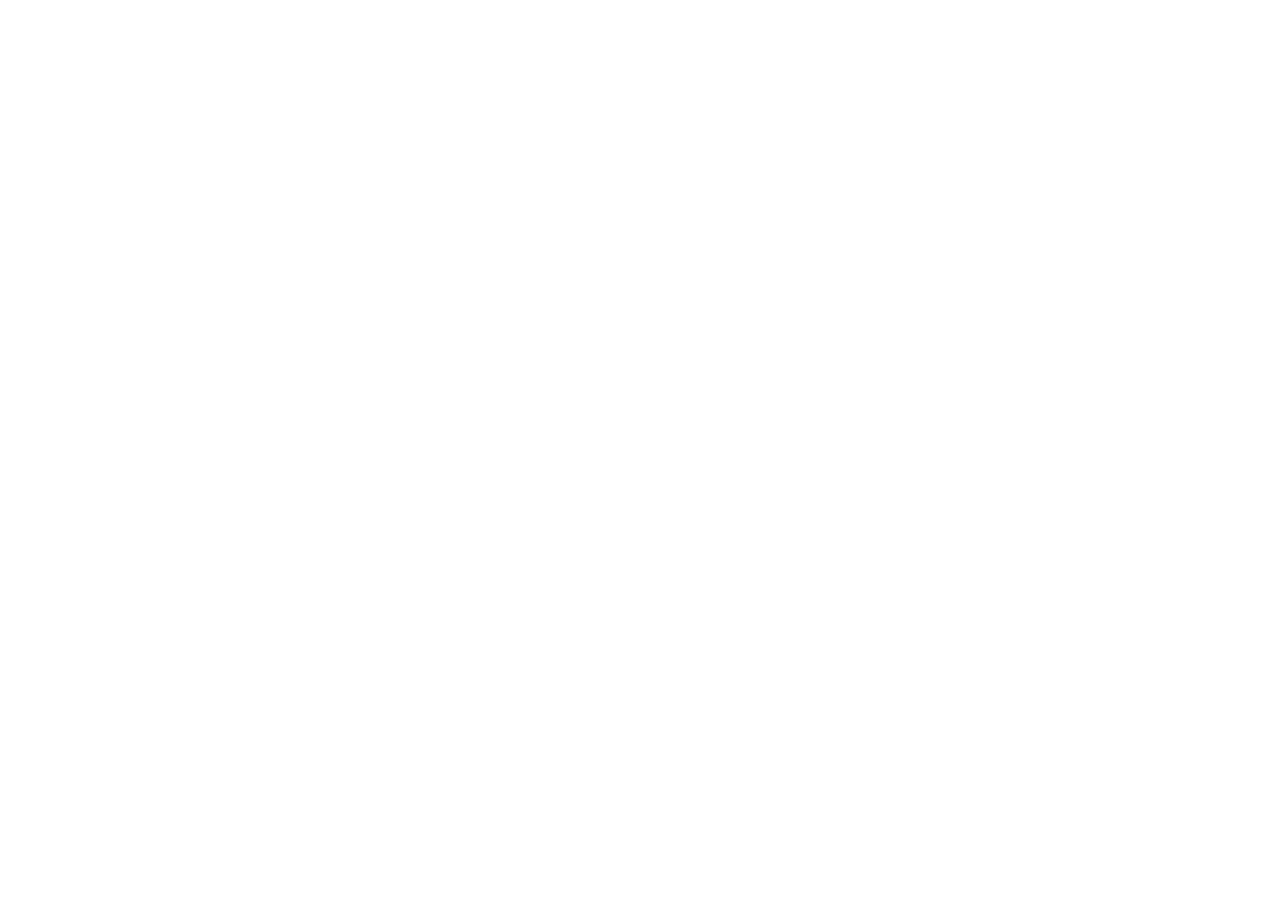
==== index.html @ 394bce56 "added html and scss files" ====
<!DOCTYPE html>
<html lang="en">

<head>
    <meta charset="UTF-8" />
    <meta http-equiv="X-UA-Compatible" content="IE=edge" />
    <meta name="viewport" content="width=device-width, initial-scale=1.0" />
    <link rel="stylesheet" href="./css/index.min.css" />
    <title>Document</title>
</head>

<body>
    <div class="root">
        <header></header>
        <main></main>
        <footer></footer>
    </div>
</body>

</html>
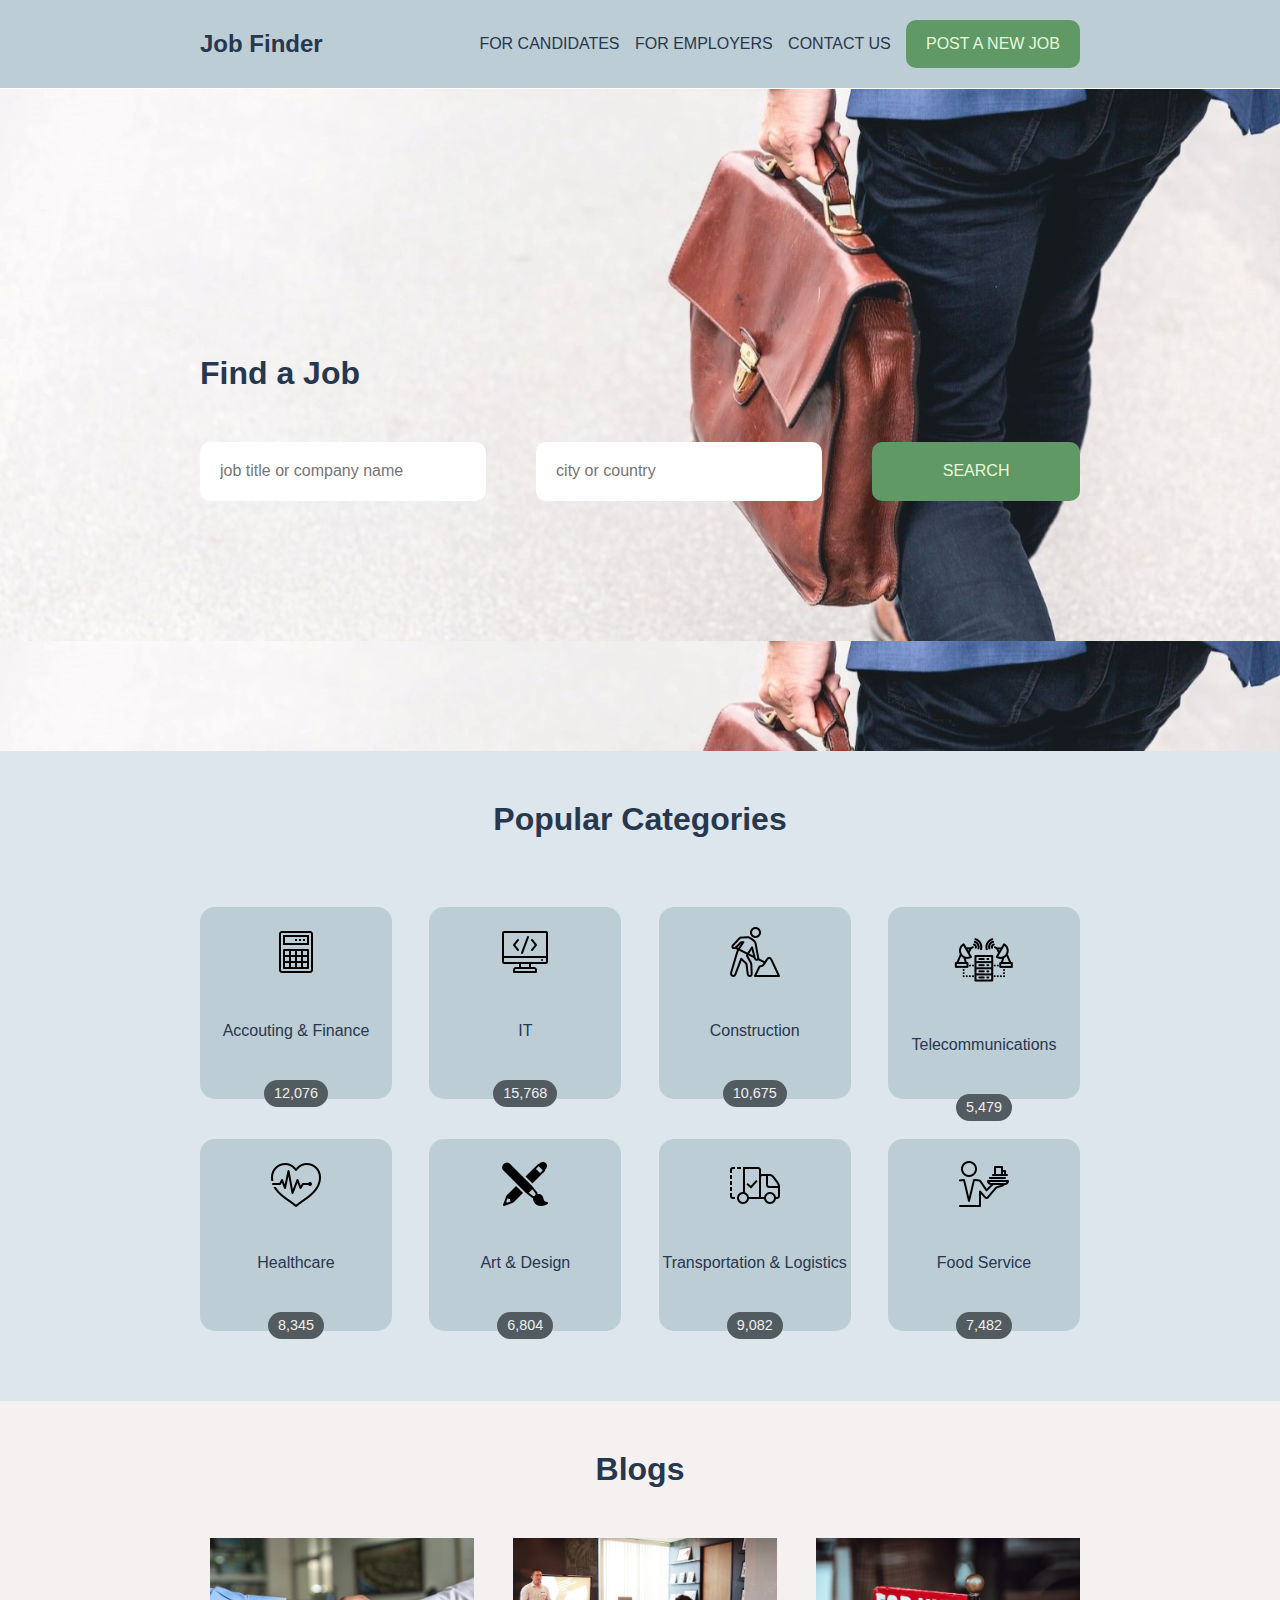
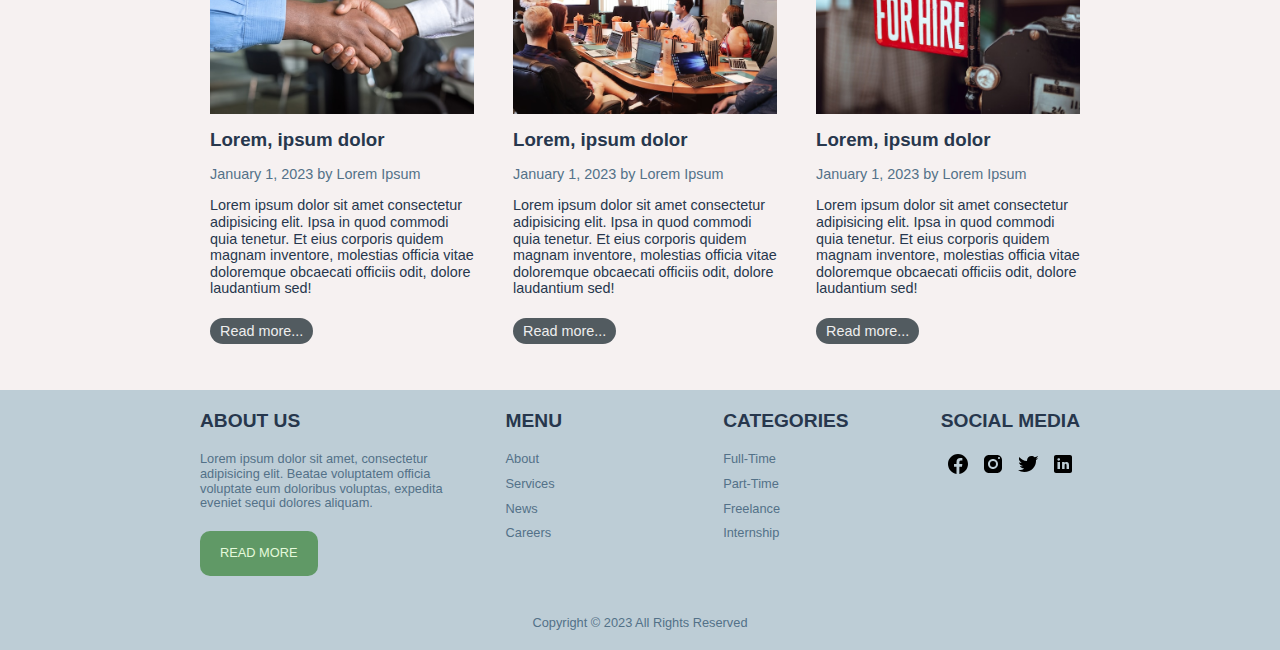
==== commit 5d837cc8: "created main page for desktop" ====
--- a/index.html
+++ b/index.html
@@ -11,9 +11,173 @@
 
 <body>
     <div class="root">
-        <header></header>
-        <main></main>
-        <footer></footer>
+        <header class="header">
+            <ul class="header-nav">
+                <li>
+                    <h2>Job Finder</h2>
+                </li>
+                <li><a class="header-nav-link" href="#">FOR CANDIDATES</a></li>
+                <li><a class="header-nav-link" href="#">FOR EMPLOYERS</a></li>
+                <li><a class="header-nav-link" href="#">CONTACT US</a></li>
+                <li><a href="#"><button class="nav-button">POST A NEW JOB</button></a></li>
+            </ul>
+        </header>
+        <main class="main">
+            <section class="main-search">
+                <ul class="main-search-list">
+                    <li>
+                        <h1>Find a Job</h1>
+                    </li>
+                    <li>
+                        <form class="main-search-form" action="#">
+                            <input class="search-form" type="text" placeholder="job title or company name"
+                                name="search_job">
+                            <input class="search-form" type="text" placeholder="city or country" name="search_location">
+                            <button class="nav-button">SEARCH</button>
+                        </form>
+                    </li>
+                </ul>
+            </section>
+            <section class="main-categories">
+                <h1 class="main-title">Popular Categories</h1>
+                <ul class="main-categories">
+                    <li>
+                        <ul class="main-category">
+                            <li><img src="assets/images/finance.png" alt="finance"></li>
+                            <li>Accouting & Finance</li>
+                            <li>12,076</li>
+                        </ul>
+                    </li>
+                    <li>
+                        <ul class="main-category">
+                            <li><img src="assets/images/it.png" alt="it"></li>
+                            <li>IT</li>
+                            <li>15,768</li>
+                        </ul>
+                    </li>
+                    <li>
+                        <ul class="main-category">
+                            <li><img src="assets/images/construction.png" alt="construction"></li>
+                            <li>Construction</li>
+                            <li>10,675</li>
+                        </ul>
+                    </li>
+                    <li>
+                        <ul class="main-category">
+                            <li><img src="assets/images/telecommunications.png" alt="telecommunications"></li>
+                            <li>Telecommunications</li>
+                            <li>5,479</li>
+                        </ul>
+                    </li>
+                    <li>
+                        <ul class="main-category">
+                            <li><img src="assets/images/health.png" alt="health"></li>
+                            <li>Healthcare</li>
+                            <li>8,345</li>
+                        </ul>
+                    </li>
+                    <li>
+                        <ul class="main-category">
+                            <li><img src="assets/images/art.png" alt="art"></li>
+                            <li>Art & Design</li>
+                            <li>6,804</li>
+                        </ul>
+                    </li>
+                    <li>
+                        <ul class="main-category">
+                            <li><img src="assets/images/logistics.png" alt="logistics"></li>
+                            <li>Transportation & Logistics</li>
+                            <li>9,082</li>
+                        </ul>
+                    </li>
+                    <li>
+                        <ul class="main-category">
+                            <li><img src="assets/images/food.png" alt="food"></li>
+                            <li>Food Service</li>
+                            <li>7,482</li>
+                        </ul>
+                    </li>
+                </ul>
+            </section>
+            <section class="main-blogs">
+                <h1 class="main-title">Blogs</h1>
+                <ul class="main-blogs">
+                    <li class="main-blog">
+                        <img src="assets/images/blog_1_img.jpg" alt="">
+                        <h3>Lorem, ipsum dolor</h3>
+                        <p class="main-blog-subtitle">January 1, 2023 by Lorem Ipsum</p>
+                        <p class="main-blog-text">Lorem ipsum dolor sit amet consectetur adipisicing elit. Ipsa in quod
+                            commodi quia tenetur. Et eius corporis quidem magnam inventore, molestias officia vitae
+                            doloremque obcaecati officiis odit, dolore laudantium sed!</p>
+                        <p class="main-blog-link"><a href="#">Read more...</a></p>
+                    </li>
+                    <li class="main-blog">
+                        <img src="assets/images/blog_2_img.jpg" alt="">
+                        <h3>Lorem, ipsum dolor</h3>
+                        <p class="main-blog-subtitle">January 1, 2023 by Lorem Ipsum</p>
+                        <p class="main-blog-text">Lorem ipsum dolor sit amet consectetur adipisicing elit. Ipsa in quod
+                            commodi quia tenetur. Et eius corporis quidem magnam inventore, molestias officia vitae
+                            doloremque obcaecati officiis odit, dolore laudantium sed!</p>
+                        <p class="main-blog-link"><a href="#">Read more...</a></p>
+                    </li>
+                    <li class="main-blog">
+                        <img src="assets/images/blog_3_img.jpg" alt="">
+                        <h3>Lorem, ipsum dolor</h3>
+                        <p class="main-blog-subtitle">January 1, 2023 by Lorem Ipsum</p>
+                        <p class="main-blog-text">Lorem ipsum dolor sit amet consectetur adipisicing elit. Ipsa in quod
+                            commodi quia tenetur. Et eius corporis quidem magnam inventore, molestias officia vitae
+                            doloremque obcaecati officiis odit, dolore laudantium sed!</p>
+                        <p class="main-blog-link"><a href="#">Read more...</a></p>
+                    </li>
+                </ul>
+            </section>
+        </main>
+        <footer class="footer">
+            <ul class="footer-nav">
+                <li class="footer-nav-about">
+                    <h2>ABOUT US</h2>
+                    <p>Lorem ipsum dolor sit amet, consectetur adipisicing elit. Beatae voluptatem officia voluptate eum
+                        doloribus voluptas, expedita eveniet sequi dolores aliquam.</p>
+                    <a href="#"><button class="nav-button">READ MORE</button></a>
+                </li>
+                <li class="footer-nav-menu">
+                    <h2>MENU</h2>
+                    <ul class="footer-nav-list">
+                        <li><a href="#">About</a></li>
+                        <li><a href="#">Services</a></li>
+                        <li><a href="#">News</a></li>
+                        <li><a href="#">Careers</a></li>
+                    </ul>
+                </li>
+                <li class="footer-nav-menu">
+                    <h2>CATEGORIES</h2>
+                    <ul class="footer-nav-list">
+                        <li><a href="#">Full-Time</a></li>
+                        <li><a href="#">Part-Time</a></li>
+                        <li><a href="#">Freelance</a></li>
+                        <li><a href="#">Internship</a></li>
+                    </ul>
+                </li>
+                <li class="footer-nav-media">
+                    <h2>SOCIAL MEDIA</h2>
+                    <ul class="footer-nav-media-icons">
+                        <li>
+                            <a href="#"><img src="assets/images/facebook.svg" alt=""></a>
+                        </li>
+                        <li>
+                            <a href="#"><img src="assets/images/instagram.svg" alt=""></a>
+                        </li>
+                        <li>
+                            <a href="#"><img src="assets/images/twitter.svg" alt=""></a>
+                        </li>
+                        <li>
+                            <a href="#"><img src="assets/images/linkedin.svg" alt=""></a>
+                        </li>
+                    </ul>
+                </li>
+            </ul>
+            <p class="copyright">Copyright &#169; 2023 All Rights Reserved</p>
+        </footer>
     </div>
 </body>
 
--- a/css/index.min.css
+++ b/css/index.min.css
@@ -0,0 +1 @@
+/*! normalize.css v8.0.1 | MIT License | github.com/necolas/normalize.css */html{line-height:1.15;-webkit-text-size-adjust:100%}body{margin:0}main{display:block}h1{font-size:2em;margin:.67em 0}hr{-webkit-box-sizing:content-box;box-sizing:content-box;height:0;overflow:visible}pre{font-family:monospace,monospace;font-size:1em}a{background-color:rgba(0,0,0,0)}abbr[title]{border-bottom:none;text-decoration:underline;-webkit-text-decoration:underline dotted;text-decoration:underline dotted}b,strong{font-weight:bolder}code,kbd,samp{font-family:monospace,monospace;font-size:1em}small{font-size:80%}sub,sup{font-size:75%;line-height:0;position:relative;vertical-align:baseline}sub{bottom:-0.25em}sup{top:-0.5em}img{border-style:none}button,input,optgroup,select,textarea{font-family:inherit;font-size:100%;line-height:1.15;margin:0}button,input{overflow:visible}button,select{text-transform:none}[type=button],[type=reset],[type=submit],button{-webkit-appearance:button}[type=button]::-moz-focus-inner,[type=reset]::-moz-focus-inner,[type=submit]::-moz-focus-inner,button::-moz-focus-inner{border-style:none;padding:0}[type=button]:-moz-focusring,[type=reset]:-moz-focusring,[type=submit]:-moz-focusring,button:-moz-focusring{outline:1px dotted ButtonText}fieldset{padding:.35em .75em .625em}legend{-webkit-box-sizing:border-box;box-sizing:border-box;color:inherit;display:table;max-width:100%;padding:0;white-space:normal}progress{vertical-align:baseline}textarea{overflow:auto}[type=checkbox],[type=radio]{-webkit-box-sizing:border-box;box-sizing:border-box;padding:0}[type=number]::-webkit-inner-spin-button,[type=number]::-webkit-outer-spin-button{height:auto}[type=search]{-webkit-appearance:textfield;outline-offset:-2px}[type=search]::-webkit-search-decoration{-webkit-appearance:none}::-webkit-file-upload-button{-webkit-appearance:button;font:inherit}details{display:block}summary{display:list-item}template{display:none}[hidden]{display:none}*{margin:0;padding:0}li{list-style:none}ul{padding:0}a{text-decoration:none;color:var(--text-color-dark)}input,button,textarea{border:none;outline:none}.nav-button{padding:15px 20px;border-radius:10px;background-color:var(--bg-button-color);color:var(--text-button-color)}.nav-button:hover{cursor:pointer;background-color:var(--bg-button-color-hover);-webkit-transition:.5s;transition:.5s}.main-title{margin:50px 200px;text-align:center}:root{--bg-color-dark: #BDCDD6;--bg-color-dark-acc: #525b60;--bg-color-light: #F6F1F1;--bg-color-light-alt: #DDE6ED;--text-color-light: #537188;--text-color-dark: #27374D;--text-color-light-acc: #EEEEEE;--bg-button-color: #609966;--bg-button-color-hover: #40513B;--text-button-color: #E5F9DB}.root{width:100vw;margin:auto;min-height:100vh;height:auto;display:-webkit-box;display:-ms-flexbox;display:flex;-webkit-box-orient:vertical;-webkit-box-direction:normal;-ms-flex-direction:column;flex-direction:column;font-family:Geneva,Verdana,sans-serif}.header{width:100%;display:-webkit-box;display:-ms-flexbox;display:flex;background-color:var(--bg-color-dark);position:fixed;z-index:1}.header ul.header-nav{display:-webkit-box;display:-ms-flexbox;display:flex;width:100%;margin:20px 200px;-webkit-box-pack:justify;-ms-flex-pack:justify;justify-content:space-between;-webkit-box-align:center;-ms-flex-align:center;align-items:center;color:var(--text-color-dark)}.header ul.header-nav li:first-child{width:30%}.main{display:-webkit-box;display:-ms-flexbox;display:flex;-webkit-box-orient:vertical;-webkit-box-direction:normal;-ms-flex-direction:column;flex-direction:column;-ms-flex-preferred-size:70vh;flex-basis:70vh;background-color:var(--bg-color-light);color:var(--text-color-dark);margin-top:89px}.main section.main-search{padding-top:45px;background-image:url("../../assets/images/job_search.jpg");background-size:contain}.main section.main-search ul.main-search-list{display:-webkit-box;display:-ms-flexbox;display:flex;-webkit-box-orient:vertical;-webkit-box-direction:normal;-ms-flex-direction:column;flex-direction:column;margin:200px}.main section.main-search ul.main-search-list li h1{margin-bottom:50px}.main section.main-search ul.main-search-list li form.main-search-form{width:100%;margin-bottom:50px;display:-webkit-box;display:-ms-flexbox;display:flex;-webkit-box-pack:justify;-ms-flex-pack:justify;justify-content:space-between;-webkit-box-align:center;-ms-flex-align:center;align-items:center}.main section.main-search ul.main-search-list li form.main-search-form input.search-form{margin-right:50px;width:30%;padding:20px;border-radius:10px}.main section.main-search ul.main-search-list li form.main-search-form button.nav-button{width:25%;padding:20px}.main section.main-categories{background-color:var(--bg-color-light-alt)}.main section.main-categories ul.main-categories{margin:50px 200px;display:-webkit-box;display:-ms-flexbox;display:flex;-ms-flex-wrap:wrap;flex-wrap:wrap;-webkit-box-pack:justify;-ms-flex-pack:justify;justify-content:space-between}.main section.main-categories ul.main-categories li ul.main-category{display:-webkit-box;display:-ms-flexbox;display:flex;-webkit-box-orient:vertical;-webkit-box-direction:normal;-ms-flex-direction:column;flex-direction:column;-webkit-box-align:center;-ms-flex-align:center;align-items:center;width:15vw;height:15vw;background-color:var(--bg-color-dark);margin:20px 0;border-radius:15px;-webkit-transition:-webkit-transform 1s;transition:-webkit-transform 1s;transition:transform 1s;transition:transform 1s, -webkit-transform 1s}.main section.main-categories ul.main-categories li ul.main-category li{margin:20px 0}.main section.main-categories ul.main-categories li ul.main-category li:last-child{background-color:var(--bg-color-dark-acc);color:var(--text-color-light-acc);padding:5px 10px;border-radius:15px;font-size:.9rem}.main section.main-categories ul.main-categories li ul.main-category:hover{cursor:pointer;-webkit-transform:scale(1.2);transform:scale(1.2)}.main section.main-blogs ul.main-blogs{margin:50px 200px;display:-webkit-box;display:-ms-flexbox;display:flex;-webkit-box-pack:justify;-ms-flex-pack:justify;justify-content:space-between}.main section.main-blogs ul.main-blogs li.main-blog{display:-webkit-box;display:-ms-flexbox;display:flex;-webkit-box-orient:vertical;-webkit-box-direction:normal;-ms-flex-direction:column;flex-direction:column;width:30%;padding-left:10px}.main section.main-blogs ul.main-blogs li.main-blog img{margin-bottom:15px}.main section.main-blogs ul.main-blogs li.main-blog h3{margin-bottom:15px}.main section.main-blogs ul.main-blogs li.main-blog p.main-blog-subtitle{color:var(--text-color-light);font-size:.9rem;margin-bottom:15px}.main section.main-blogs ul.main-blogs li.main-blog p.main-blog-text{margin-bottom:25px;font-size:.9rem}.main section.main-blogs ul.main-blogs li.main-blog p.main-blog-link a{background-color:var(--bg-color-dark-acc);color:var(--text-color-light-acc);padding:5px 10px;border-radius:15px;font-size:.9rem}.footer{display:-webkit-box;display:-ms-flexbox;display:flex;-webkit-box-orient:vertical;-webkit-box-direction:normal;-ms-flex-direction:column;flex-direction:column;background-color:var(--bg-color-dark);font-size:.8rem}.footer ul.footer-nav{display:-webkit-box;display:-ms-flexbox;display:flex;margin:20px 200px;-webkit-box-pack:justify;-ms-flex-pack:justify;justify-content:space-between;color:var(--text-color-light)}.footer ul.footer-nav li{display:-webkit-box;display:-ms-flexbox;display:flex;-webkit-box-orient:vertical;-webkit-box-direction:normal;-ms-flex-direction:column;flex-direction:column}.footer ul.footer-nav li.footer-nav-about{width:30%}.footer ul.footer-nav li.footer-nav-about h2{margin-bottom:20px;color:var(--text-color-dark)}.footer ul.footer-nav li.footer-nav-about p{margin-bottom:20px}.footer ul.footer-nav li.footer-nav-menu{width:20%}.footer ul.footer-nav li.footer-nav-menu h2{margin-bottom:20px;color:var(--text-color-dark)}.footer ul.footer-nav li.footer-nav-menu ul{display:-webkit-box;display:-ms-flexbox;display:flex;-webkit-box-orient:vertical;-webkit-box-direction:normal;-ms-flex-direction:column;flex-direction:column;-webkit-box-pack:start;-ms-flex-pack:start;justify-content:start}.footer ul.footer-nav li.footer-nav-menu ul li{margin-bottom:10px}.footer ul.footer-nav li.footer-nav-menu ul li a{color:var(--text-color-light)}.footer ul.footer-nav li.footer-nav-media{-webkit-box-align:end;-ms-flex-align:end;align-items:end}.footer ul.footer-nav li.footer-nav-media h2{margin-bottom:20px;color:var(--text-color-dark)}.footer ul.footer-nav li.footer-nav-media ul.footer-nav-media-icons{width:100%;display:-webkit-box;display:-ms-flexbox;display:flex;-ms-flex-pack:distribute;justify-content:space-around}.footer p.copyright{display:-webkit-box;display:-ms-flexbox;display:flex;-webkit-box-pack:center;-ms-flex-pack:center;justify-content:center;margin:20px 200px;color:var(--text-color-light)}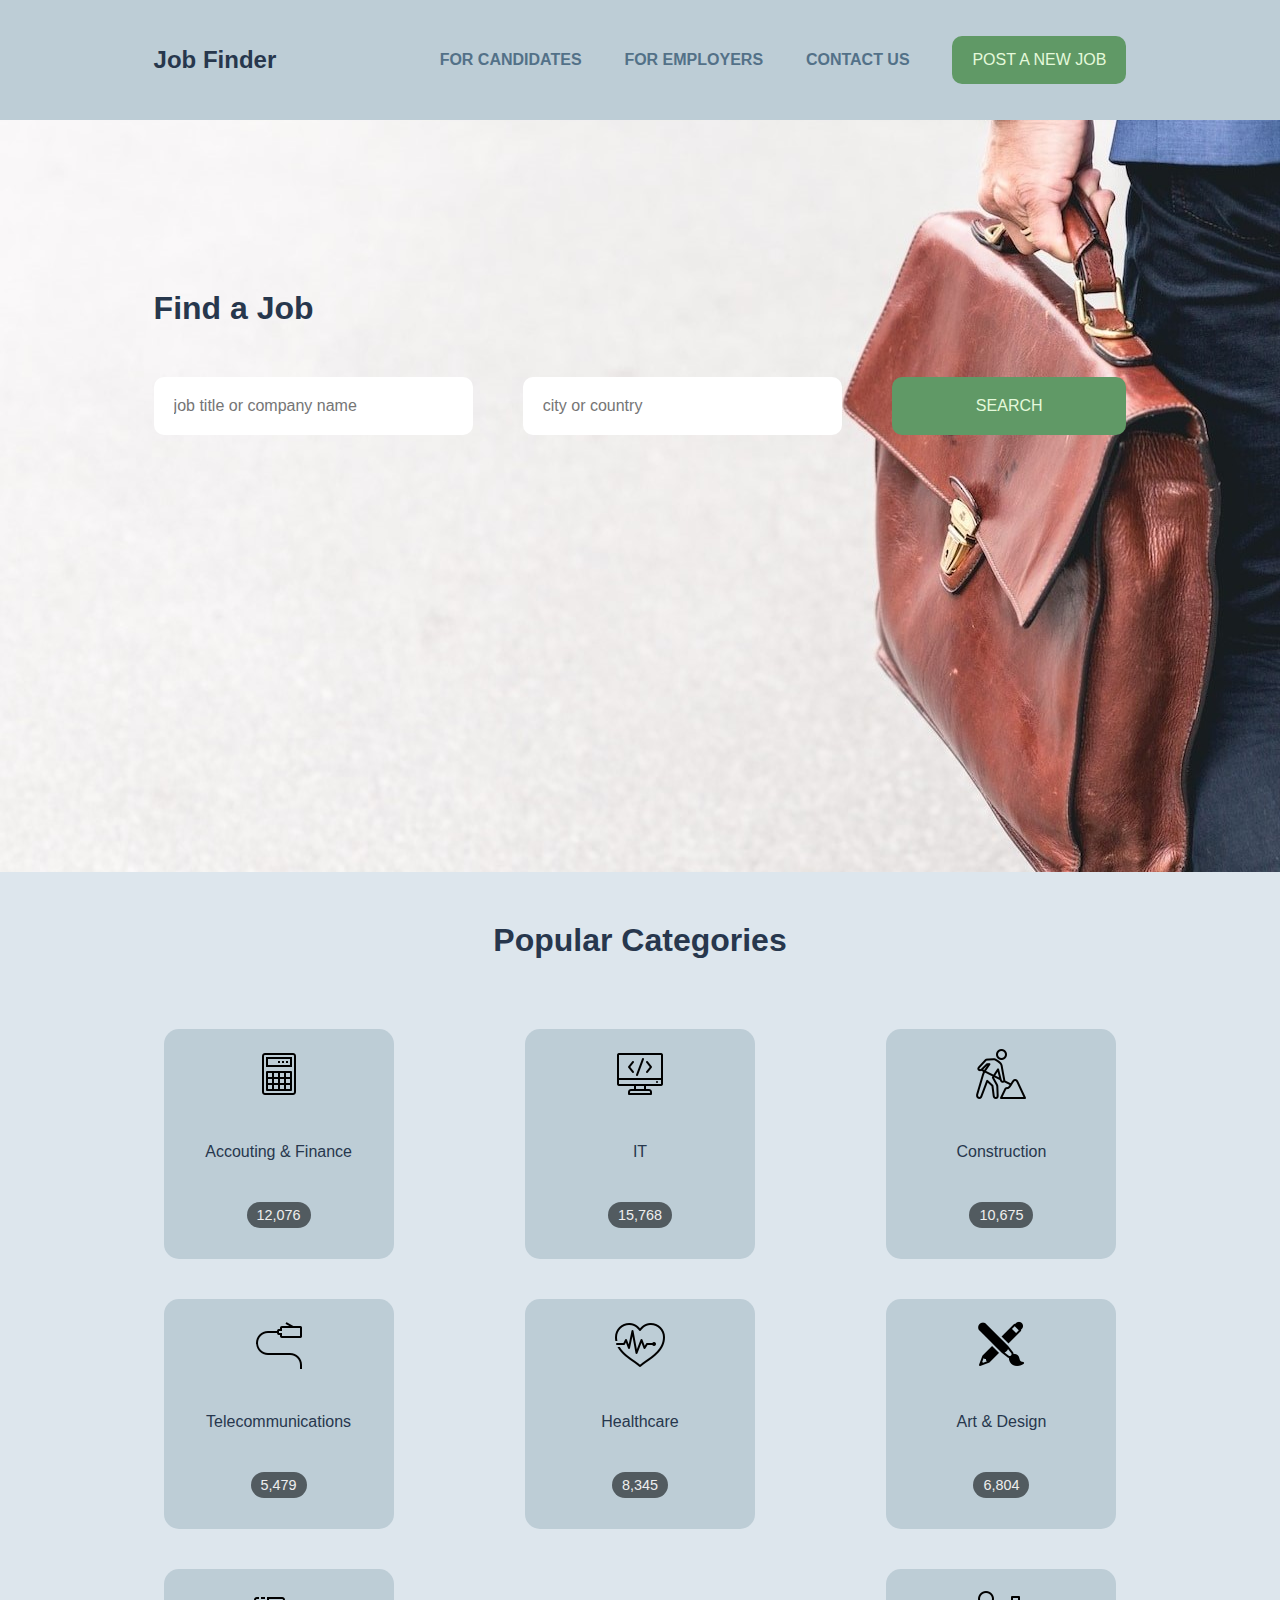
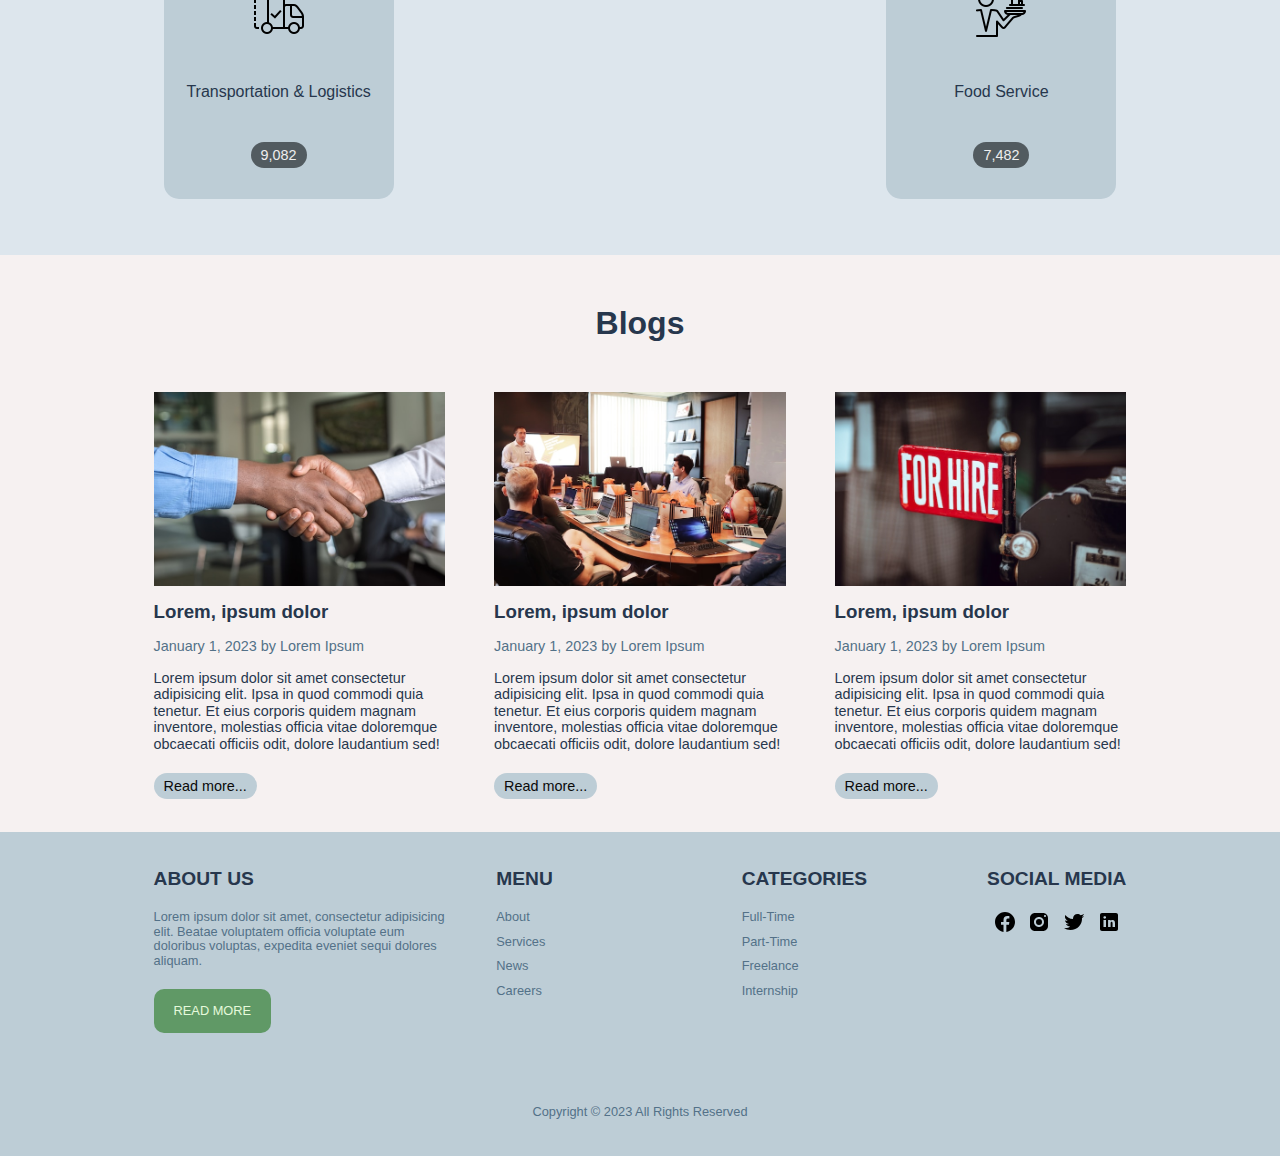
==== commit 7e3b7eeb: "added adaptive design" ====
--- a/index.html
+++ b/index.html
@@ -13,13 +13,30 @@
     <div class="root">
         <header class="header">
             <ul class="header-nav">
-                <li>
+                <li class="header-nav-name">
                     <h2>Job Finder</h2>
                 </li>
-                <li><a class="header-nav-link" href="#">FOR CANDIDATES</a></li>
-                <li><a class="header-nav-link" href="#">FOR EMPLOYERS</a></li>
-                <li><a class="header-nav-link" href="#">CONTACT US</a></li>
-                <li><a href="#"><button class="nav-button">POST A NEW JOB</button></a></li>
+                <li class="header-nav-link"><a href="#">FOR CANDIDATES</a></li>
+                <li class="header-nav-link"><a href="#">FOR EMPLOYERS</a></li>
+                <li class="header-nav-link"><a href="#">CONTACT US</a></li>
+                <li class="header-nav-button"><a href="#"><button class="nav-button">POST A NEW JOB</button></a>
+                </li>
+            </ul>
+            <ul class="header-nav-medium">
+                <li class="header-nav-name">
+                    <h2>Job Finder</h2>
+                </li>
+                <li class="header-nav-dropdown">
+                    <div class="dropdown">
+                        <button class="nav-button">MENU</button>
+                        <div class="dropdown-content">
+                            <a class="header-nav-link" href="#">FOR CANDIDATES</a>
+                            <a class="header-nav-link" href="#">FOR EMPLOYERS</a>
+                            <a class="header-nav-link" href="#">CONTACT US</a>
+                            <a class="header-nav-link" href="#">POST A NEW JOB</a>
+                        </div>
+                    </div>
+                </li>
             </ul>
         </header>
         <main class="main">
@@ -40,7 +57,7 @@
             </section>
             <section class="main-categories">
                 <h1 class="main-title">Popular Categories</h1>
-                <ul class="main-categories">
+                <ul class="main-categories-list">
                     <li>
                         <ul class="main-category">
                             <li><img src="assets/images/finance.png" alt="finance"></li>
@@ -101,7 +118,7 @@
             </section>
             <section class="main-blogs">
                 <h1 class="main-title">Blogs</h1>
-                <ul class="main-blogs">
+                <ul class="main-blogs-list">
                     <li class="main-blog">
                         <img src="assets/images/blog_1_img.jpg" alt="">
                         <h3>Lorem, ipsum dolor</h3>
@@ -136,7 +153,8 @@
             <ul class="footer-nav">
                 <li class="footer-nav-about">
                     <h2>ABOUT US</h2>
-                    <p>Lorem ipsum dolor sit amet, consectetur adipisicing elit. Beatae voluptatem officia voluptate eum
+                    <p class="footer-nav-about-text">Lorem ipsum dolor sit amet, consectetur adipisicing elit. Beatae
+                        voluptatem officia voluptate eum
                         doloribus voluptas, expedita eveniet sequi dolores aliquam.</p>
                     <a href="#"><button class="nav-button">READ MORE</button></a>
                 </li>
--- a/css/index.min.css
+++ b/css/index.min.css
@@ -1 +1 @@
-/*! normalize.css v8.0.1 | MIT License | github.com/necolas/normalize.css */html{line-height:1.15;-webkit-text-size-adjust:100%}body{margin:0}main{display:block}h1{font-size:2em;margin:.67em 0}hr{-webkit-box-sizing:content-box;box-sizing:content-box;height:0;overflow:visible}pre{font-family:monospace,monospace;font-size:1em}a{background-color:rgba(0,0,0,0)}abbr[title]{border-bottom:none;text-decoration:underline;-webkit-text-decoration:underline dotted;text-decoration:underline dotted}b,strong{font-weight:bolder}code,kbd,samp{font-family:monospace,monospace;font-size:1em}small{font-size:80%}sub,sup{font-size:75%;line-height:0;position:relative;vertical-align:baseline}sub{bottom:-0.25em}sup{top:-0.5em}img{border-style:none}button,input,optgroup,select,textarea{font-family:inherit;font-size:100%;line-height:1.15;margin:0}button,input{overflow:visible}button,select{text-transform:none}[type=button],[type=reset],[type=submit],button{-webkit-appearance:button}[type=button]::-moz-focus-inner,[type=reset]::-moz-focus-inner,[type=submit]::-moz-focus-inner,button::-moz-focus-inner{border-style:none;padding:0}[type=button]:-moz-focusring,[type=reset]:-moz-focusring,[type=submit]:-moz-focusring,button:-moz-focusring{outline:1px dotted ButtonText}fieldset{padding:.35em .75em .625em}legend{-webkit-box-sizing:border-box;box-sizing:border-box;color:inherit;display:table;max-width:100%;padding:0;white-space:normal}progress{vertical-align:baseline}textarea{overflow:auto}[type=checkbox],[type=radio]{-webkit-box-sizing:border-box;box-sizing:border-box;padding:0}[type=number]::-webkit-inner-spin-button,[type=number]::-webkit-outer-spin-button{height:auto}[type=search]{-webkit-appearance:textfield;outline-offset:-2px}[type=search]::-webkit-search-decoration{-webkit-appearance:none}::-webkit-file-upload-button{-webkit-appearance:button;font:inherit}details{display:block}summary{display:list-item}template{display:none}[hidden]{display:none}*{margin:0;padding:0}li{list-style:none}ul{padding:0}a{text-decoration:none;color:var(--text-color-dark)}input,button,textarea{border:none;outline:none}.nav-button{padding:15px 20px;border-radius:10px;background-color:var(--bg-button-color);color:var(--text-button-color)}.nav-button:hover{cursor:pointer;background-color:var(--bg-button-color-hover);-webkit-transition:.5s;transition:.5s}.main-title{margin:50px 200px;text-align:center}:root{--bg-color-dark: #BDCDD6;--bg-color-dark-acc: #525b60;--bg-color-light: #F6F1F1;--bg-color-light-alt: #DDE6ED;--text-color-light: #537188;--text-color-dark: #27374D;--text-color-light-acc: #EEEEEE;--bg-button-color: #609966;--bg-button-color-hover: #40513B;--text-button-color: #E5F9DB}.root{width:100vw;margin:auto;min-height:100vh;height:auto;display:-webkit-box;display:-ms-flexbox;display:flex;-webkit-box-orient:vertical;-webkit-box-direction:normal;-ms-flex-direction:column;flex-direction:column;font-family:Geneva,Verdana,sans-serif}.header{width:100%;display:-webkit-box;display:-ms-flexbox;display:flex;background-color:var(--bg-color-dark);position:fixed;z-index:1}.header ul.header-nav{display:-webkit-box;display:-ms-flexbox;display:flex;width:100%;margin:20px 200px;-webkit-box-pack:justify;-ms-flex-pack:justify;justify-content:space-between;-webkit-box-align:center;-ms-flex-align:center;align-items:center;color:var(--text-color-dark)}.header ul.header-nav li:first-child{width:30%}.main{display:-webkit-box;display:-ms-flexbox;display:flex;-webkit-box-orient:vertical;-webkit-box-direction:normal;-ms-flex-direction:column;flex-direction:column;-ms-flex-preferred-size:70vh;flex-basis:70vh;background-color:var(--bg-color-light);color:var(--text-color-dark);margin-top:89px}.main section.main-search{padding-top:45px;background-image:url("../../assets/images/job_search.jpg");background-size:contain}.main section.main-search ul.main-search-list{display:-webkit-box;display:-ms-flexbox;display:flex;-webkit-box-orient:vertical;-webkit-box-direction:normal;-ms-flex-direction:column;flex-direction:column;margin:200px}.main section.main-search ul.main-search-list li h1{margin-bottom:50px}.main section.main-search ul.main-search-list li form.main-search-form{width:100%;margin-bottom:50px;display:-webkit-box;display:-ms-flexbox;display:flex;-webkit-box-pack:justify;-ms-flex-pack:justify;justify-content:space-between;-webkit-box-align:center;-ms-flex-align:center;align-items:center}.main section.main-search ul.main-search-list li form.main-search-form input.search-form{margin-right:50px;width:30%;padding:20px;border-radius:10px}.main section.main-search ul.main-search-list li form.main-search-form button.nav-button{width:25%;padding:20px}.main section.main-categories{background-color:var(--bg-color-light-alt)}.main section.main-categories ul.main-categories{margin:50px 200px;display:-webkit-box;display:-ms-flexbox;display:flex;-ms-flex-wrap:wrap;flex-wrap:wrap;-webkit-box-pack:justify;-ms-flex-pack:justify;justify-content:space-between}.main section.main-categories ul.main-categories li ul.main-category{display:-webkit-box;display:-ms-flexbox;display:flex;-webkit-box-orient:vertical;-webkit-box-direction:normal;-ms-flex-direction:column;flex-direction:column;-webkit-box-align:center;-ms-flex-align:center;align-items:center;width:15vw;height:15vw;background-color:var(--bg-color-dark);margin:20px 0;border-radius:15px;-webkit-transition:-webkit-transform 1s;transition:-webkit-transform 1s;transition:transform 1s;transition:transform 1s, -webkit-transform 1s}.main section.main-categories ul.main-categories li ul.main-category li{margin:20px 0}.main section.main-categories ul.main-categories li ul.main-category li:last-child{background-color:var(--bg-color-dark-acc);color:var(--text-color-light-acc);padding:5px 10px;border-radius:15px;font-size:.9rem}.main section.main-categories ul.main-categories li ul.main-category:hover{cursor:pointer;-webkit-transform:scale(1.2);transform:scale(1.2)}.main section.main-blogs ul.main-blogs{margin:50px 200px;display:-webkit-box;display:-ms-flexbox;display:flex;-webkit-box-pack:justify;-ms-flex-pack:justify;justify-content:space-between}.main section.main-blogs ul.main-blogs li.main-blog{display:-webkit-box;display:-ms-flexbox;display:flex;-webkit-box-orient:vertical;-webkit-box-direction:normal;-ms-flex-direction:column;flex-direction:column;width:30%;padding-left:10px}.main section.main-blogs ul.main-blogs li.main-blog img{margin-bottom:15px}.main section.main-blogs ul.main-blogs li.main-blog h3{margin-bottom:15px}.main section.main-blogs ul.main-blogs li.main-blog p.main-blog-subtitle{color:var(--text-color-light);font-size:.9rem;margin-bottom:15px}.main section.main-blogs ul.main-blogs li.main-blog p.main-blog-text{margin-bottom:25px;font-size:.9rem}.main section.main-blogs ul.main-blogs li.main-blog p.main-blog-link a{background-color:var(--bg-color-dark-acc);color:var(--text-color-light-acc);padding:5px 10px;border-radius:15px;font-size:.9rem}.footer{display:-webkit-box;display:-ms-flexbox;display:flex;-webkit-box-orient:vertical;-webkit-box-direction:normal;-ms-flex-direction:column;flex-direction:column;background-color:var(--bg-color-dark);font-size:.8rem}.footer ul.footer-nav{display:-webkit-box;display:-ms-flexbox;display:flex;margin:20px 200px;-webkit-box-pack:justify;-ms-flex-pack:justify;justify-content:space-between;color:var(--text-color-light)}.footer ul.footer-nav li{display:-webkit-box;display:-ms-flexbox;display:flex;-webkit-box-orient:vertical;-webkit-box-direction:normal;-ms-flex-direction:column;flex-direction:column}.footer ul.footer-nav li.footer-nav-about{width:30%}.footer ul.footer-nav li.footer-nav-about h2{margin-bottom:20px;color:var(--text-color-dark)}.footer ul.footer-nav li.footer-nav-about p{margin-bottom:20px}.footer ul.footer-nav li.footer-nav-menu{width:20%}.footer ul.footer-nav li.footer-nav-menu h2{margin-bottom:20px;color:var(--text-color-dark)}.footer ul.footer-nav li.footer-nav-menu ul{display:-webkit-box;display:-ms-flexbox;display:flex;-webkit-box-orient:vertical;-webkit-box-direction:normal;-ms-flex-direction:column;flex-direction:column;-webkit-box-pack:start;-ms-flex-pack:start;justify-content:start}.footer ul.footer-nav li.footer-nav-menu ul li{margin-bottom:10px}.footer ul.footer-nav li.footer-nav-menu ul li a{color:var(--text-color-light)}.footer ul.footer-nav li.footer-nav-media{-webkit-box-align:end;-ms-flex-align:end;align-items:end}.footer ul.footer-nav li.footer-nav-media h2{margin-bottom:20px;color:var(--text-color-dark)}.footer ul.footer-nav li.footer-nav-media ul.footer-nav-media-icons{width:100%;display:-webkit-box;display:-ms-flexbox;display:flex;-ms-flex-pack:distribute;justify-content:space-around}.footer p.copyright{display:-webkit-box;display:-ms-flexbox;display:flex;-webkit-box-pack:center;-ms-flex-pack:center;justify-content:center;margin:20px 200px;color:var(--text-color-light)}+/*! normalize.css v8.0.1 | MIT License | github.com/necolas/normalize.css */html{line-height:1.15;-webkit-text-size-adjust:100%}body{margin:0}main{display:block}h1{font-size:2em;margin:.67em 0}hr{-webkit-box-sizing:content-box;box-sizing:content-box;height:0;overflow:visible}pre{font-family:monospace,monospace;font-size:1em}a{background-color:rgba(0,0,0,0)}abbr[title]{border-bottom:none;text-decoration:underline;-webkit-text-decoration:underline dotted;text-decoration:underline dotted}b,strong{font-weight:bolder}code,kbd,samp{font-family:monospace,monospace;font-size:1em}small{font-size:80%}sub,sup{font-size:75%;line-height:0;position:relative;vertical-align:baseline}sub{bottom:-0.25em}sup{top:-0.5em}img{border-style:none}button,input,optgroup,select,textarea{font-family:inherit;font-size:100%;line-height:1.15;margin:0}button,input{overflow:visible}button,select{text-transform:none}[type=button],[type=reset],[type=submit],button{-webkit-appearance:button}[type=button]::-moz-focus-inner,[type=reset]::-moz-focus-inner,[type=submit]::-moz-focus-inner,button::-moz-focus-inner{border-style:none;padding:0}[type=button]:-moz-focusring,[type=reset]:-moz-focusring,[type=submit]:-moz-focusring,button:-moz-focusring{outline:1px dotted ButtonText}fieldset{padding:.35em .75em .625em}legend{-webkit-box-sizing:border-box;box-sizing:border-box;color:inherit;display:table;max-width:100%;padding:0;white-space:normal}progress{vertical-align:baseline}textarea{overflow:auto}[type=checkbox],[type=radio]{-webkit-box-sizing:border-box;box-sizing:border-box;padding:0}[type=number]::-webkit-inner-spin-button,[type=number]::-webkit-outer-spin-button{height:auto}[type=search]{-webkit-appearance:textfield;outline-offset:-2px}[type=search]::-webkit-search-decoration{-webkit-appearance:none}::-webkit-file-upload-button{-webkit-appearance:button;font:inherit}details{display:block}summary{display:list-item}template{display:none}[hidden]{display:none}*{margin:0;padding:0}li{list-style:none}ul{padding:0}a{text-decoration:none;color:var(--text-color-light)}a:hover{color:var(--text-color-dark)}input,button,textarea{border:none;outline:none}.nav-button{padding:15px 20px;border-radius:10px;background-color:var(--bg-button-color);color:var(--text-button-color)}.nav-button:hover{cursor:pointer;background-color:var(--bg-button-color-hover);-webkit-transition:.5s;transition:.5s}.main-title{margin:50px 200px;text-align:center}:root{--bg-color-dark: #BDCDD6;--bg-color-dark-acc: #525b60;--bg-color-light: #F6F1F1;--bg-color-light-alt: #DDE6ED;--text-color-light: #537188;--text-color-dark: #27374D;--text-color-black: #0A0A0A;--text-color-light-acc: #EEEEEE;--bg-button-color: #609966;--bg-button-color-hover: #40513B;--text-button-color: #E5F9DB}.root{min-height:100vh;display:-webkit-box;display:-ms-flexbox;display:flex;-webkit-box-orient:vertical;-webkit-box-direction:normal;-ms-flex-direction:column;flex-direction:column;font-family:Geneva,Verdana,sans-serif}.header{width:100%;display:-webkit-box;display:-ms-flexbox;display:flex;background-color:var(--bg-color-dark);position:fixed;z-index:1}.header ul.header-nav{display:-webkit-box;display:-ms-flexbox;display:flex;width:100%;margin:4vh 12vw;-webkit-box-pack:justify;-ms-flex-pack:justify;justify-content:space-between;-webkit-box-align:center;-ms-flex-align:center;align-items:center;color:var(--text-color-dark)}.header ul.header-nav li.header-nav-name{width:25%}.header ul.header-nav li.header-nav-link{font-weight:600}.header ul.header-nav-medium{display:none}@media screen and (max-width: 1200px){.header ul.header-nav{margin:4vh 6vw}.header ul.header-nav li.header-nav-name{width:20%}}@media screen and (max-width: 992px){.header ul.header-nav{display:none}.header ul.header-nav-medium{width:100%;margin:3vh 6vw;display:-webkit-box;display:-ms-flexbox;display:flex;-ms-flex-pack:distribute;justify-content:space-around;-webkit-box-align:center;-ms-flex-align:center;align-items:center}.header ul.header-nav-medium li.header-nav-dropdown div.dropdown div.dropdown-content{display:none;position:absolute;background-color:var(--bg-color-light);z-index:1}.header ul.header-nav-medium li.header-nav-dropdown div.dropdown div.dropdown-content a.header-nav-link{padding:10px 15px}.header ul.header-nav-medium li.header-nav-dropdown div.dropdown div.dropdown-content a.header-nav-link:hover{background-color:var(--bg-color-dark)}.header ul.header-nav-medium li.header-nav-dropdown div.dropdown div.dropdown-content a.header-nav-link:hover:first-child{border-radius:10px 10px 0 0}.header ul.header-nav-medium li.header-nav-dropdown div.dropdown div.dropdown-content a.header-nav-link:hover:last-child{border-radius:0 0 10px 10px}.header ul.header-nav-medium li.header-nav-dropdown div.dropdown:hover div.dropdown-content{display:-webkit-box;display:-ms-flexbox;display:flex;-webkit-box-orient:vertical;-webkit-box-direction:normal;-ms-flex-direction:column;flex-direction:column;margin-left:-40px;border-radius:10px}}.main{display:-webkit-box;display:-ms-flexbox;display:flex;-webkit-box-orient:vertical;-webkit-box-direction:normal;-ms-flex-direction:column;flex-direction:column;background-color:var(--bg-color-light);color:var(--text-color-dark);margin-top:70px}.main section.main-search{padding-top:45px;background-image:url("../../assets/images/job_search.jpg");background-position:25%}.main section.main-search ul.main-search-list{display:-webkit-box;display:-ms-flexbox;display:flex;-webkit-box-orient:vertical;-webkit-box-direction:normal;-ms-flex-direction:column;flex-direction:column;margin:12vw;min-height:50vh}.main section.main-search ul.main-search-list li h1{margin-bottom:50px}.main section.main-search ul.main-search-list li form.main-search-form{width:100%;margin-bottom:50px;display:-webkit-box;display:-ms-flexbox;display:flex;-webkit-box-pack:justify;-ms-flex-pack:justify;justify-content:space-between;-webkit-box-align:center;-ms-flex-align:center;align-items:center}.main section.main-search ul.main-search-list li form.main-search-form input.search-form{margin-right:50px;width:30%;padding:20px;border-radius:10px}.main section.main-search ul.main-search-list li form.main-search-form button.nav-button{width:25%;padding:20px}.main section.main-categories{background-color:var(--bg-color-light-alt)}.main section.main-categories ul.main-categories-list{margin:4vh 12vw;display:-webkit-box;display:-ms-flexbox;display:flex;-ms-flex-wrap:wrap;flex-wrap:wrap;-webkit-box-pack:justify;-ms-flex-pack:justify;justify-content:space-between}.main section.main-categories ul.main-categories-list li ul.main-category{display:-webkit-box;display:-ms-flexbox;display:flex;-webkit-box-orient:vertical;-webkit-box-direction:normal;-ms-flex-direction:column;flex-direction:column;-webkit-box-align:center;-ms-flex-align:center;align-items:center;width:230px;height:230px;background-color:var(--bg-color-dark);margin:20px 10px;border-radius:15px;-webkit-transition:-webkit-transform 1s;transition:-webkit-transform 1s;transition:transform 1s;transition:transform 1s, -webkit-transform 1s}.main section.main-categories ul.main-categories-list li ul.main-category li{margin:20px 0}.main section.main-categories ul.main-categories-list li ul.main-category li:last-child{background-color:var(--bg-color-dark-acc);color:var(--text-color-light-acc);padding:5px 10px;border-radius:15px;font-size:.9rem}.main section.main-categories ul.main-categories-list li ul.main-category:hover{cursor:pointer;-webkit-transform:scale(1.2);transform:scale(1.2)}.main section.main-blogs ul.main-blogs-list{margin:4vh 12vw;display:-webkit-box;display:-ms-flexbox;display:flex;-webkit-box-pack:justify;-ms-flex-pack:justify;justify-content:space-between}.main section.main-blogs ul.main-blogs-list li.main-blog{display:-webkit-box;display:-ms-flexbox;display:flex;-webkit-box-orient:vertical;-webkit-box-direction:normal;-ms-flex-direction:column;flex-direction:column;width:30%}.main section.main-blogs ul.main-blogs-list li.main-blog img{margin-bottom:15px}.main section.main-blogs ul.main-blogs-list li.main-blog h3{margin-bottom:15px}.main section.main-blogs ul.main-blogs-list li.main-blog p.main-blog-subtitle{color:var(--text-color-light);font-size:.9rem;margin-bottom:15px}.main section.main-blogs ul.main-blogs-list li.main-blog p.main-blog-text{margin-bottom:25px;font-size:.9rem}.main section.main-blogs ul.main-blogs-list li.main-blog p.main-blog-link a{color:var(--text-color-black);background-color:var(--bg-color-dark);padding:5px 10px;border-radius:15px;font-size:.9rem}.main section.main-blogs ul.main-blogs-list li.main-blog p.main-blog-link a:hover{background-color:var(--bg-color-dark-acc);color:var(--text-color-light-acc);padding:5px 10px;border-radius:15px;font-size:.9rem}@media screen and (max-width: 1200px){.main section.main-search ul.main-search-list{margin:6vw}.main section.main-categories ul.main-categories-list{margin:2vh 6vw}.main section.main-blogs ul.main-blogs-list{margin:2vh 6vw}}@media screen and (max-width: 992px){.main section.main-search ul.main-search-list{margin:6vw}.main section.main-search ul.main-search-list li form.main-search-form input.search-form{margin-right:20px}.main section.main-categories ul.main-categories-list{margin:4vh 12vw}}@media screen and (max-width: 768px){.main{margin-top:3vh}.main section.main-search ul.main-search-list{margin:6vw}.main section.main-search ul.main-search-list li h1{text-align:center}.main section.main-search ul.main-search-list li form.main-search-form{display:-webkit-box;display:-ms-flexbox;display:flex;-webkit-box-orient:vertical;-webkit-box-direction:normal;-ms-flex-direction:column;flex-direction:column}.main section.main-search ul.main-search-list li form.main-search-form input.search-form{width:80%;margin-bottom:20px;margin-right:0}.main section.main-search ul.main-search-list li form.main-search-form button.nav-button{width:88%}.main section.main-categories h1.main-title{display:-webkit-box;display:-ms-flexbox;display:flex;-webkit-box-pack:center;-ms-flex-pack:center;justify-content:center;white-space:nowrap}.main section.main-categories ul.main-categories-list{-webkit-box-pack:center;-ms-flex-pack:center;justify-content:center}.main section.main-blogs ul.main-blogs-list{-webkit-box-orient:vertical;-webkit-box-direction:normal;-ms-flex-direction:column;flex-direction:column;-webkit-box-align:center;-ms-flex-align:center;align-items:center}.main section.main-blogs ul.main-blogs-list li.main-blog{width:80%}.main section.main-blogs ul.main-blogs-list li.main-blog p.main-blog-text{display:none}.main section.main-blogs ul.main-blogs-list li.main-blog p.main-blog-link{margin-bottom:50px}}.footer{display:-webkit-box;display:-ms-flexbox;display:flex;-webkit-box-orient:vertical;-webkit-box-direction:normal;-ms-flex-direction:column;flex-direction:column;background-color:var(--bg-color-dark);font-size:.8rem}.footer ul.footer-nav{display:-webkit-box;display:-ms-flexbox;display:flex;margin:4vh 12vw;-webkit-box-pack:justify;-ms-flex-pack:justify;justify-content:space-between;color:var(--text-color-light)}.footer ul.footer-nav li{display:-webkit-box;display:-ms-flexbox;display:flex;-webkit-box-orient:vertical;-webkit-box-direction:normal;-ms-flex-direction:column;flex-direction:column}.footer ul.footer-nav li.footer-nav-about{width:30%}.footer ul.footer-nav li.footer-nav-about h2{margin-bottom:20px;color:var(--text-color-dark)}.footer ul.footer-nav li.footer-nav-about p{margin-bottom:20px}.footer ul.footer-nav li.footer-nav-menu{width:20%}.footer ul.footer-nav li.footer-nav-menu h2{margin-bottom:20px;color:var(--text-color-dark)}.footer ul.footer-nav li.footer-nav-menu ul{display:-webkit-box;display:-ms-flexbox;display:flex;-webkit-box-orient:vertical;-webkit-box-direction:normal;-ms-flex-direction:column;flex-direction:column;-webkit-box-pack:start;-ms-flex-pack:start;justify-content:start}.footer ul.footer-nav li.footer-nav-menu ul li{margin-bottom:10px}.footer ul.footer-nav li.footer-nav-media{-webkit-box-align:end;-ms-flex-align:end;align-items:end}.footer ul.footer-nav li.footer-nav-media h2{margin-bottom:20px;color:var(--text-color-dark)}.footer ul.footer-nav li.footer-nav-media ul.footer-nav-media-icons{width:100%;display:-webkit-box;display:-ms-flexbox;display:flex;-ms-flex-pack:distribute;justify-content:space-around}.footer p.copyright{display:-webkit-box;display:-ms-flexbox;display:flex;-webkit-box-pack:center;-ms-flex-pack:center;justify-content:center;margin:4vh 12vw;color:var(--text-color-light)}@media screen and (max-width: 1200px){.footer ul.footer-nav{margin:2vh 6vw}}@media screen and (max-width: 992px){.footer ul.footer-nav{margin:4vh 6vw}.footer ul.footer-nav li.footer-nav-about{width:20%}.footer ul.footer-nav li.footer-nav-media{width:20%;text-align:center}}@media screen and (max-width: 768px){.footer ul.footer-nav{margin:0 50px;-webkit-box-orient:vertical;-webkit-box-direction:normal;-ms-flex-direction:column;flex-direction:column;-webkit-box-align:center;-ms-flex-align:center;align-items:center}.footer ul.footer-nav li{-webkit-box-align:center !important;-ms-flex-align:center !important;align-items:center !important}.footer ul.footer-nav li.footer-nav-about{width:50% !important;margin-top:20px}.footer ul.footer-nav li.footer-nav-menu,.footer ul.footer-nav li.footer-nav-media{width:50% !important;margin-top:50px}.footer ul.footer-nav li.footer-nav-about p.footer-nav-about-text{display:none}.footer p.copyright{width:100%;margin:20px auto}}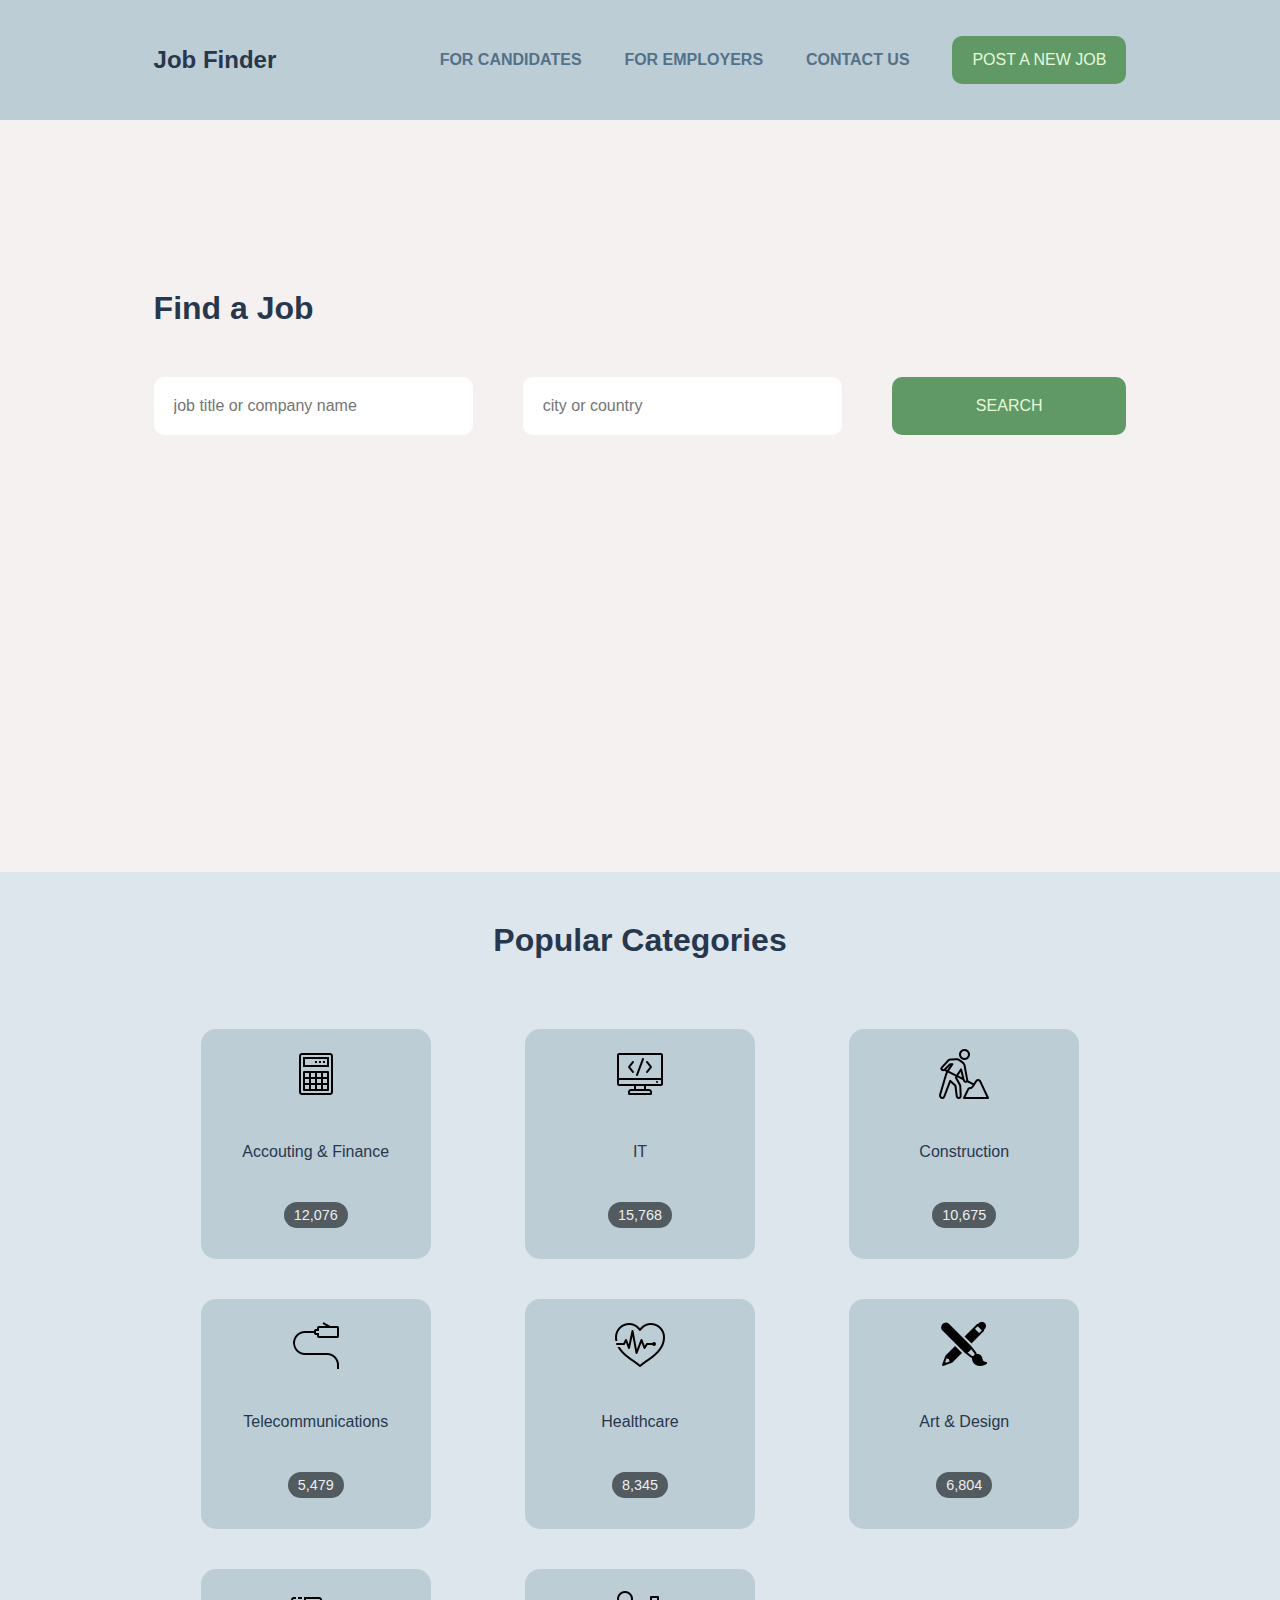
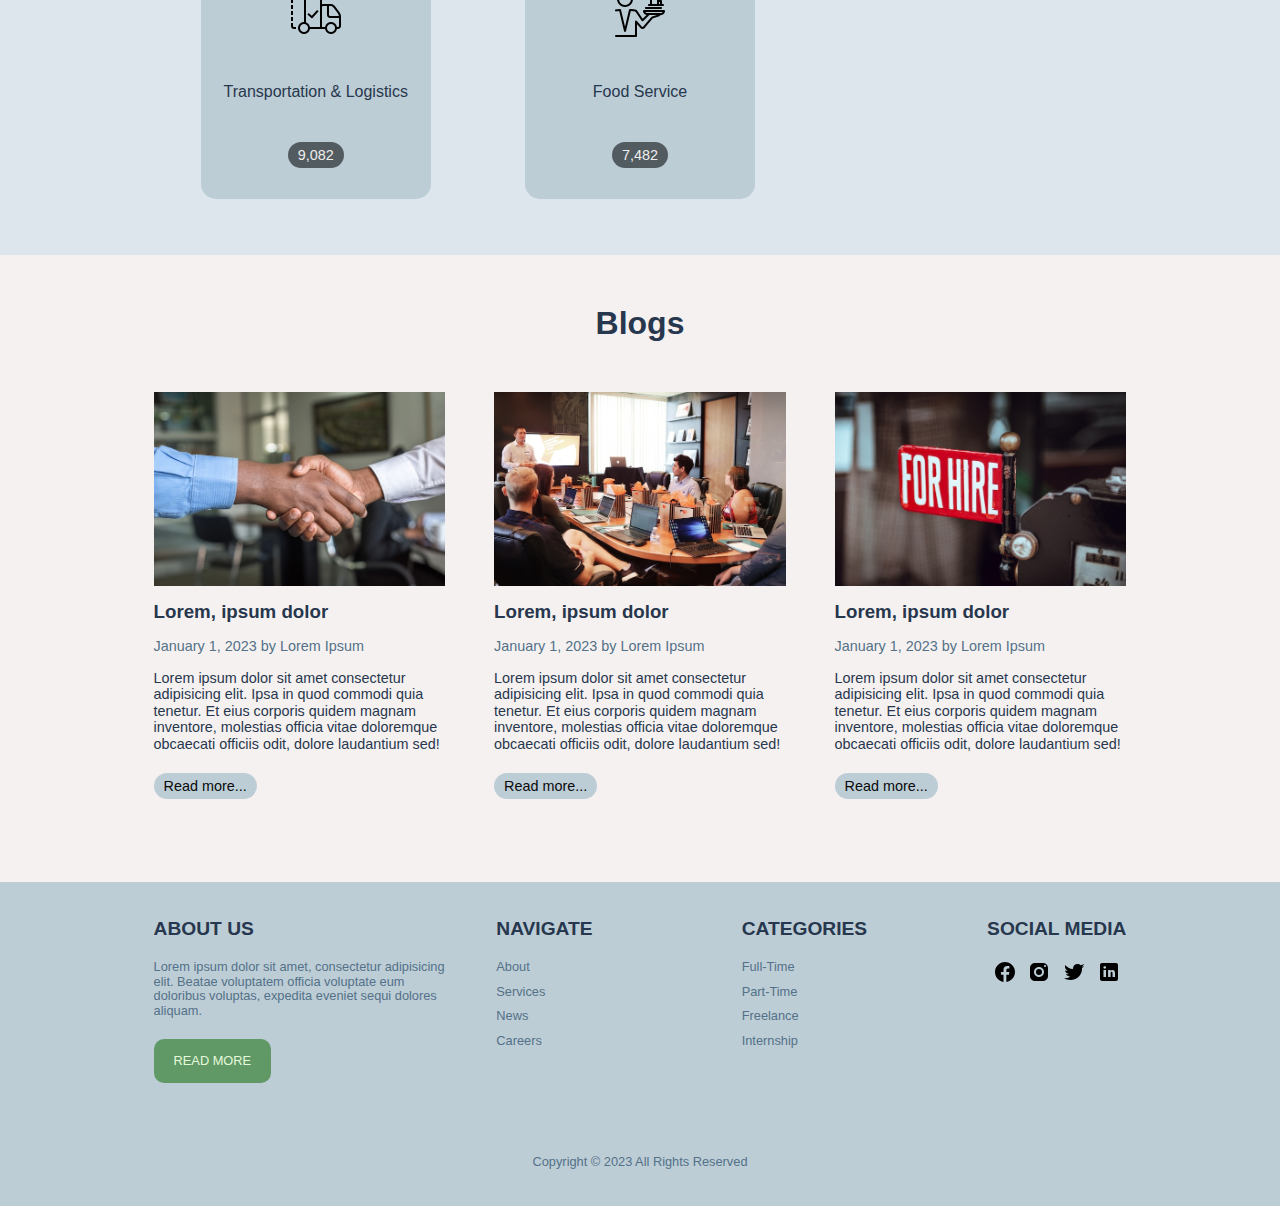
==== commit 7061c43b: "added grid layout" ====
--- a/index.html
+++ b/index.html
@@ -156,10 +156,11 @@
                     <p class="footer-nav-about-text">Lorem ipsum dolor sit amet, consectetur adipisicing elit. Beatae
                         voluptatem officia voluptate eum
                         doloribus voluptas, expedita eveniet sequi dolores aliquam.</p>
-                    <a href="#"><button class="nav-button">READ MORE</button></a>
+                    <a class="footer-nav-about-link-large" href="#"><button class="nav-button">READ MORE</button></a>
+                    <a class="footer-nav-about-link-small" href="#"><button class="nav-button">ABOUT US</button></a>
                 </li>
                 <li class="footer-nav-menu">
-                    <h2>MENU</h2>
+                    <h2>NAVIGATE</h2>
                     <ul class="footer-nav-list">
                         <li><a href="#">About</a></li>
                         <li><a href="#">Services</a></li>
--- a/css/index.min.css
+++ b/css/index.min.css
@@ -1 +1 @@
-/*! normalize.css v8.0.1 | MIT License | github.com/necolas/normalize.css */html{line-height:1.15;-webkit-text-size-adjust:100%}body{margin:0}main{display:block}h1{font-size:2em;margin:.67em 0}hr{-webkit-box-sizing:content-box;box-sizing:content-box;height:0;overflow:visible}pre{font-family:monospace,monospace;font-size:1em}a{background-color:rgba(0,0,0,0)}abbr[title]{border-bottom:none;text-decoration:underline;-webkit-text-decoration:underline dotted;text-decoration:underline dotted}b,strong{font-weight:bolder}code,kbd,samp{font-family:monospace,monospace;font-size:1em}small{font-size:80%}sub,sup{font-size:75%;line-height:0;position:relative;vertical-align:baseline}sub{bottom:-0.25em}sup{top:-0.5em}img{border-style:none}button,input,optgroup,select,textarea{font-family:inherit;font-size:100%;line-height:1.15;margin:0}button,input{overflow:visible}button,select{text-transform:none}[type=button],[type=reset],[type=submit],button{-webkit-appearance:button}[type=button]::-moz-focus-inner,[type=reset]::-moz-focus-inner,[type=submit]::-moz-focus-inner,button::-moz-focus-inner{border-style:none;padding:0}[type=button]:-moz-focusring,[type=reset]:-moz-focusring,[type=submit]:-moz-focusring,button:-moz-focusring{outline:1px dotted ButtonText}fieldset{padding:.35em .75em .625em}legend{-webkit-box-sizing:border-box;box-sizing:border-box;color:inherit;display:table;max-width:100%;padding:0;white-space:normal}progress{vertical-align:baseline}textarea{overflow:auto}[type=checkbox],[type=radio]{-webkit-box-sizing:border-box;box-sizing:border-box;padding:0}[type=number]::-webkit-inner-spin-button,[type=number]::-webkit-outer-spin-button{height:auto}[type=search]{-webkit-appearance:textfield;outline-offset:-2px}[type=search]::-webkit-search-decoration{-webkit-appearance:none}::-webkit-file-upload-button{-webkit-appearance:button;font:inherit}details{display:block}summary{display:list-item}template{display:none}[hidden]{display:none}*{margin:0;padding:0}li{list-style:none}ul{padding:0}a{text-decoration:none;color:var(--text-color-light)}a:hover{color:var(--text-color-dark)}input,button,textarea{border:none;outline:none}.nav-button{padding:15px 20px;border-radius:10px;background-color:var(--bg-button-color);color:var(--text-button-color)}.nav-button:hover{cursor:pointer;background-color:var(--bg-button-color-hover);-webkit-transition:.5s;transition:.5s}.main-title{margin:50px 200px;text-align:center}:root{--bg-color-dark: #BDCDD6;--bg-color-dark-acc: #525b60;--bg-color-light: #F6F1F1;--bg-color-light-alt: #DDE6ED;--text-color-light: #537188;--text-color-dark: #27374D;--text-color-black: #0A0A0A;--text-color-light-acc: #EEEEEE;--bg-button-color: #609966;--bg-button-color-hover: #40513B;--text-button-color: #E5F9DB}.root{min-height:100vh;display:-webkit-box;display:-ms-flexbox;display:flex;-webkit-box-orient:vertical;-webkit-box-direction:normal;-ms-flex-direction:column;flex-direction:column;font-family:Geneva,Verdana,sans-serif}.header{width:100%;display:-webkit-box;display:-ms-flexbox;display:flex;background-color:var(--bg-color-dark);position:fixed;z-index:1}.header ul.header-nav{display:-webkit-box;display:-ms-flexbox;display:flex;width:100%;margin:4vh 12vw;-webkit-box-pack:justify;-ms-flex-pack:justify;justify-content:space-between;-webkit-box-align:center;-ms-flex-align:center;align-items:center;color:var(--text-color-dark)}.header ul.header-nav li.header-nav-name{width:25%}.header ul.header-nav li.header-nav-link{font-weight:600}.header ul.header-nav-medium{display:none}@media screen and (max-width: 1200px){.header ul.header-nav{margin:4vh 6vw}.header ul.header-nav li.header-nav-name{width:20%}}@media screen and (max-width: 992px){.header ul.header-nav{display:none}.header ul.header-nav-medium{width:100%;margin:3vh 6vw;display:-webkit-box;display:-ms-flexbox;display:flex;-ms-flex-pack:distribute;justify-content:space-around;-webkit-box-align:center;-ms-flex-align:center;align-items:center}.header ul.header-nav-medium li.header-nav-dropdown div.dropdown div.dropdown-content{display:none;position:absolute;background-color:var(--bg-color-light);z-index:1}.header ul.header-nav-medium li.header-nav-dropdown div.dropdown div.dropdown-content a.header-nav-link{padding:10px 15px}.header ul.header-nav-medium li.header-nav-dropdown div.dropdown div.dropdown-content a.header-nav-link:hover{background-color:var(--bg-color-dark)}.header ul.header-nav-medium li.header-nav-dropdown div.dropdown div.dropdown-content a.header-nav-link:hover:first-child{border-radius:10px 10px 0 0}.header ul.header-nav-medium li.header-nav-dropdown div.dropdown div.dropdown-content a.header-nav-link:hover:last-child{border-radius:0 0 10px 10px}.header ul.header-nav-medium li.header-nav-dropdown div.dropdown:hover div.dropdown-content{display:-webkit-box;display:-ms-flexbox;display:flex;-webkit-box-orient:vertical;-webkit-box-direction:normal;-ms-flex-direction:column;flex-direction:column;margin-left:-40px;border-radius:10px}}.main{display:-webkit-box;display:-ms-flexbox;display:flex;-webkit-box-orient:vertical;-webkit-box-direction:normal;-ms-flex-direction:column;flex-direction:column;background-color:var(--bg-color-light);color:var(--text-color-dark);margin-top:70px}.main section.main-search{padding-top:45px;background-image:url("../../assets/images/job_search.jpg");background-position:25%}.main section.main-search ul.main-search-list{display:-webkit-box;display:-ms-flexbox;display:flex;-webkit-box-orient:vertical;-webkit-box-direction:normal;-ms-flex-direction:column;flex-direction:column;margin:12vw;min-height:50vh}.main section.main-search ul.main-search-list li h1{margin-bottom:50px}.main section.main-search ul.main-search-list li form.main-search-form{width:100%;margin-bottom:50px;display:-webkit-box;display:-ms-flexbox;display:flex;-webkit-box-pack:justify;-ms-flex-pack:justify;justify-content:space-between;-webkit-box-align:center;-ms-flex-align:center;align-items:center}.main section.main-search ul.main-search-list li form.main-search-form input.search-form{margin-right:50px;width:30%;padding:20px;border-radius:10px}.main section.main-search ul.main-search-list li form.main-search-form button.nav-button{width:25%;padding:20px}.main section.main-categories{background-color:var(--bg-color-light-alt)}.main section.main-categories ul.main-categories-list{margin:4vh 12vw;display:-webkit-box;display:-ms-flexbox;display:flex;-ms-flex-wrap:wrap;flex-wrap:wrap;-webkit-box-pack:justify;-ms-flex-pack:justify;justify-content:space-between}.main section.main-categories ul.main-categories-list li ul.main-category{display:-webkit-box;display:-ms-flexbox;display:flex;-webkit-box-orient:vertical;-webkit-box-direction:normal;-ms-flex-direction:column;flex-direction:column;-webkit-box-align:center;-ms-flex-align:center;align-items:center;width:230px;height:230px;background-color:var(--bg-color-dark);margin:20px 10px;border-radius:15px;-webkit-transition:-webkit-transform 1s;transition:-webkit-transform 1s;transition:transform 1s;transition:transform 1s, -webkit-transform 1s}.main section.main-categories ul.main-categories-list li ul.main-category li{margin:20px 0}.main section.main-categories ul.main-categories-list li ul.main-category li:last-child{background-color:var(--bg-color-dark-acc);color:var(--text-color-light-acc);padding:5px 10px;border-radius:15px;font-size:.9rem}.main section.main-categories ul.main-categories-list li ul.main-category:hover{cursor:pointer;-webkit-transform:scale(1.2);transform:scale(1.2)}.main section.main-blogs ul.main-blogs-list{margin:4vh 12vw;display:-webkit-box;display:-ms-flexbox;display:flex;-webkit-box-pack:justify;-ms-flex-pack:justify;justify-content:space-between}.main section.main-blogs ul.main-blogs-list li.main-blog{display:-webkit-box;display:-ms-flexbox;display:flex;-webkit-box-orient:vertical;-webkit-box-direction:normal;-ms-flex-direction:column;flex-direction:column;width:30%}.main section.main-blogs ul.main-blogs-list li.main-blog img{margin-bottom:15px}.main section.main-blogs ul.main-blogs-list li.main-blog h3{margin-bottom:15px}.main section.main-blogs ul.main-blogs-list li.main-blog p.main-blog-subtitle{color:var(--text-color-light);font-size:.9rem;margin-bottom:15px}.main section.main-blogs ul.main-blogs-list li.main-blog p.main-blog-text{margin-bottom:25px;font-size:.9rem}.main section.main-blogs ul.main-blogs-list li.main-blog p.main-blog-link a{color:var(--text-color-black);background-color:var(--bg-color-dark);padding:5px 10px;border-radius:15px;font-size:.9rem}.main section.main-blogs ul.main-blogs-list li.main-blog p.main-blog-link a:hover{background-color:var(--bg-color-dark-acc);color:var(--text-color-light-acc);padding:5px 10px;border-radius:15px;font-size:.9rem}@media screen and (max-width: 1200px){.main section.main-search ul.main-search-list{margin:6vw}.main section.main-categories ul.main-categories-list{margin:2vh 6vw}.main section.main-blogs ul.main-blogs-list{margin:2vh 6vw}}@media screen and (max-width: 992px){.main section.main-search ul.main-search-list{margin:6vw}.main section.main-search ul.main-search-list li form.main-search-form input.search-form{margin-right:20px}.main section.main-categories ul.main-categories-list{margin:4vh 12vw}}@media screen and (max-width: 768px){.main{margin-top:3vh}.main section.main-search ul.main-search-list{margin:6vw}.main section.main-search ul.main-search-list li h1{text-align:center}.main section.main-search ul.main-search-list li form.main-search-form{display:-webkit-box;display:-ms-flexbox;display:flex;-webkit-box-orient:vertical;-webkit-box-direction:normal;-ms-flex-direction:column;flex-direction:column}.main section.main-search ul.main-search-list li form.main-search-form input.search-form{width:80%;margin-bottom:20px;margin-right:0}.main section.main-search ul.main-search-list li form.main-search-form button.nav-button{width:88%}.main section.main-categories h1.main-title{display:-webkit-box;display:-ms-flexbox;display:flex;-webkit-box-pack:center;-ms-flex-pack:center;justify-content:center;white-space:nowrap}.main section.main-categories ul.main-categories-list{-webkit-box-pack:center;-ms-flex-pack:center;justify-content:center}.main section.main-blogs ul.main-blogs-list{-webkit-box-orient:vertical;-webkit-box-direction:normal;-ms-flex-direction:column;flex-direction:column;-webkit-box-align:center;-ms-flex-align:center;align-items:center}.main section.main-blogs ul.main-blogs-list li.main-blog{width:80%}.main section.main-blogs ul.main-blogs-list li.main-blog p.main-blog-text{display:none}.main section.main-blogs ul.main-blogs-list li.main-blog p.main-blog-link{margin-bottom:50px}}.footer{display:-webkit-box;display:-ms-flexbox;display:flex;-webkit-box-orient:vertical;-webkit-box-direction:normal;-ms-flex-direction:column;flex-direction:column;background-color:var(--bg-color-dark);font-size:.8rem}.footer ul.footer-nav{display:-webkit-box;display:-ms-flexbox;display:flex;margin:4vh 12vw;-webkit-box-pack:justify;-ms-flex-pack:justify;justify-content:space-between;color:var(--text-color-light)}.footer ul.footer-nav li{display:-webkit-box;display:-ms-flexbox;display:flex;-webkit-box-orient:vertical;-webkit-box-direction:normal;-ms-flex-direction:column;flex-direction:column}.footer ul.footer-nav li.footer-nav-about{width:30%}.footer ul.footer-nav li.footer-nav-about h2{margin-bottom:20px;color:var(--text-color-dark)}.footer ul.footer-nav li.footer-nav-about p{margin-bottom:20px}.footer ul.footer-nav li.footer-nav-menu{width:20%}.footer ul.footer-nav li.footer-nav-menu h2{margin-bottom:20px;color:var(--text-color-dark)}.footer ul.footer-nav li.footer-nav-menu ul{display:-webkit-box;display:-ms-flexbox;display:flex;-webkit-box-orient:vertical;-webkit-box-direction:normal;-ms-flex-direction:column;flex-direction:column;-webkit-box-pack:start;-ms-flex-pack:start;justify-content:start}.footer ul.footer-nav li.footer-nav-menu ul li{margin-bottom:10px}.footer ul.footer-nav li.footer-nav-media{-webkit-box-align:end;-ms-flex-align:end;align-items:end}.footer ul.footer-nav li.footer-nav-media h2{margin-bottom:20px;color:var(--text-color-dark)}.footer ul.footer-nav li.footer-nav-media ul.footer-nav-media-icons{width:100%;display:-webkit-box;display:-ms-flexbox;display:flex;-ms-flex-pack:distribute;justify-content:space-around}.footer p.copyright{display:-webkit-box;display:-ms-flexbox;display:flex;-webkit-box-pack:center;-ms-flex-pack:center;justify-content:center;margin:4vh 12vw;color:var(--text-color-light)}@media screen and (max-width: 1200px){.footer ul.footer-nav{margin:2vh 6vw}}@media screen and (max-width: 992px){.footer ul.footer-nav{margin:4vh 6vw}.footer ul.footer-nav li.footer-nav-about{width:20%}.footer ul.footer-nav li.footer-nav-media{width:20%;text-align:center}}@media screen and (max-width: 768px){.footer ul.footer-nav{margin:0 50px;-webkit-box-orient:vertical;-webkit-box-direction:normal;-ms-flex-direction:column;flex-direction:column;-webkit-box-align:center;-ms-flex-align:center;align-items:center}.footer ul.footer-nav li{-webkit-box-align:center !important;-ms-flex-align:center !important;align-items:center !important}.footer ul.footer-nav li.footer-nav-about{width:50% !important;margin-top:20px}.footer ul.footer-nav li.footer-nav-menu,.footer ul.footer-nav li.footer-nav-media{width:50% !important;margin-top:50px}.footer ul.footer-nav li.footer-nav-about p.footer-nav-about-text{display:none}.footer p.copyright{width:100%;margin:20px auto}}+/*! normalize.css v8.0.1 | MIT License | github.com/necolas/normalize.css */html{line-height:1.15;-webkit-text-size-adjust:100%}body{margin:0}main{display:block}h1{font-size:2em;margin:.67em 0}hr{-webkit-box-sizing:content-box;box-sizing:content-box;height:0;overflow:visible}pre{font-family:monospace,monospace;font-size:1em}a{background-color:rgba(0,0,0,0)}abbr[title]{border-bottom:none;text-decoration:underline;-webkit-text-decoration:underline dotted;text-decoration:underline dotted}b,strong{font-weight:bolder}code,kbd,samp{font-family:monospace,monospace;font-size:1em}small{font-size:80%}sub,sup{font-size:75%;line-height:0;position:relative;vertical-align:baseline}sub{bottom:-0.25em}sup{top:-0.5em}img{border-style:none}button,input,optgroup,select,textarea{font-family:inherit;font-size:100%;line-height:1.15;margin:0}button,input{overflow:visible}button,select{text-transform:none}[type=button],[type=reset],[type=submit],button{-webkit-appearance:button}[type=button]::-moz-focus-inner,[type=reset]::-moz-focus-inner,[type=submit]::-moz-focus-inner,button::-moz-focus-inner{border-style:none;padding:0}[type=button]:-moz-focusring,[type=reset]:-moz-focusring,[type=submit]:-moz-focusring,button:-moz-focusring{outline:1px dotted ButtonText}fieldset{padding:.35em .75em .625em}legend{-webkit-box-sizing:border-box;box-sizing:border-box;color:inherit;display:table;max-width:100%;padding:0;white-space:normal}progress{vertical-align:baseline}textarea{overflow:auto}[type=checkbox],[type=radio]{-webkit-box-sizing:border-box;box-sizing:border-box;padding:0}[type=number]::-webkit-inner-spin-button,[type=number]::-webkit-outer-spin-button{height:auto}[type=search]{-webkit-appearance:textfield;outline-offset:-2px}[type=search]::-webkit-search-decoration{-webkit-appearance:none}::-webkit-file-upload-button{-webkit-appearance:button;font:inherit}details{display:block}summary{display:list-item}template{display:none}[hidden]{display:none}*{margin:0;padding:0}li{list-style:none}ul{padding:0}a{text-decoration:none;color:var(--text-color-light)}a:hover{color:var(--text-color-dark)}input,button,textarea{border:none;outline:none}.nav-button{padding:15px 20px;border-radius:10px;background-color:var(--bg-button-color);color:var(--text-button-color)}.nav-button:hover{cursor:pointer;background-color:var(--bg-button-color-hover);-webkit-transition:.5s;transition:.5s}.main-title{margin:50px 200px;text-align:center}:root{--bg-color-dark: #BDCDD6;--bg-color-dark-acc: #525b60;--bg-color-light: #F6F1F1;--bg-color-light-alt: #DDE6ED;--text-color-light: #537188;--text-color-dark: #27374D;--text-color-black: #0A0A0A;--text-color-light-acc: #EEEEEE;--bg-button-color: #609966;--bg-button-color-hover: #40513B;--text-button-color: #E5F9DB}.root{min-height:100vh;display:-webkit-box;display:-ms-flexbox;display:flex;-webkit-box-orient:vertical;-webkit-box-direction:normal;-ms-flex-direction:column;flex-direction:column;font-family:Geneva,Verdana,sans-serif}.header{width:100%;display:-webkit-box;display:-ms-flexbox;display:flex;background-color:var(--bg-color-dark);position:fixed;z-index:1}.header ul.header-nav{display:-webkit-box;display:-ms-flexbox;display:flex;width:100%;margin:4vh 12vw;-webkit-box-pack:justify;-ms-flex-pack:justify;justify-content:space-between;-webkit-box-align:center;-ms-flex-align:center;align-items:center;color:var(--text-color-dark)}.header ul.header-nav li.header-nav-name{width:25%}.header ul.header-nav li.header-nav-link{font-weight:600}.header ul.header-nav-medium{display:none}@media screen and (max-width: 1200px){.header ul.header-nav{margin:4vh 6vw}.header ul.header-nav li.header-nav-name{width:20%}}@media screen and (max-width: 992px){.header ul.header-nav{display:none}.header ul.header-nav-medium{width:100%;margin:3vh 6vw;display:-webkit-box;display:-ms-flexbox;display:flex;-ms-flex-pack:distribute;justify-content:space-around;-webkit-box-align:center;-ms-flex-align:center;align-items:center}.header ul.header-nav-medium li.header-nav-dropdown div.dropdown div.dropdown-content{display:none;position:absolute;background-color:var(--bg-color-light);z-index:1}.header ul.header-nav-medium li.header-nav-dropdown div.dropdown div.dropdown-content a.header-nav-link{padding:10px 15px}.header ul.header-nav-medium li.header-nav-dropdown div.dropdown div.dropdown-content a.header-nav-link:hover{background-color:var(--bg-color-dark)}.header ul.header-nav-medium li.header-nav-dropdown div.dropdown div.dropdown-content a.header-nav-link:hover:first-child{border-radius:10px 10px 0 0}.header ul.header-nav-medium li.header-nav-dropdown div.dropdown div.dropdown-content a.header-nav-link:hover:last-child{border-radius:0 0 10px 10px}.header ul.header-nav-medium li.header-nav-dropdown div.dropdown:hover div.dropdown-content{display:-webkit-box;display:-ms-flexbox;display:flex;-webkit-box-orient:vertical;-webkit-box-direction:normal;-ms-flex-direction:column;flex-direction:column;margin-left:-40px;border-radius:10px}}.main{display:-webkit-box;display:-ms-flexbox;display:flex;-webkit-box-orient:vertical;-webkit-box-direction:normal;-ms-flex-direction:column;flex-direction:column;background-color:var(--bg-color-light);color:var(--text-color-dark);margin-top:70px}.main section.main-search{padding-top:45px;background-image:url("https://raw.githubusercontent.com/osydorchuk89/job_board/main/assets/images/job_search.jpg");background-position:25%}.main section.main-search ul.main-search-list{display:-webkit-box;display:-ms-flexbox;display:flex;-webkit-box-orient:vertical;-webkit-box-direction:normal;-ms-flex-direction:column;flex-direction:column;margin:12vw;min-height:50vh}.main section.main-search ul.main-search-list li h1{margin-bottom:50px}.main section.main-search ul.main-search-list li form.main-search-form{width:100%;margin-bottom:50px;display:-webkit-box;display:-ms-flexbox;display:flex;-webkit-box-pack:justify;-ms-flex-pack:justify;justify-content:space-between;-webkit-box-align:center;-ms-flex-align:center;align-items:center}.main section.main-search ul.main-search-list li form.main-search-form input.search-form{margin-right:50px;width:30%;padding:20px;border-radius:10px}.main section.main-search ul.main-search-list li form.main-search-form button.nav-button{width:25%;padding:20px}.main section.main-categories{background-color:var(--bg-color-light-alt)}.main section.main-categories ul.main-categories-list{margin:4vh 12vw;display:grid;grid-template-columns:repeat(auto-fill, minmax(250px, 1fr));justify-items:center;-webkit-box-align:center;-ms-flex-align:center;align-items:center}.main section.main-categories ul.main-categories-list li ul.main-category{display:-webkit-box;display:-ms-flexbox;display:flex;-webkit-box-orient:vertical;-webkit-box-direction:normal;-ms-flex-direction:column;flex-direction:column;-webkit-box-align:center;-ms-flex-align:center;align-items:center;width:230px;height:230px;background-color:var(--bg-color-dark);margin:20px 0;border-radius:15px;-webkit-transition:-webkit-transform 1s;transition:-webkit-transform 1s;transition:transform 1s;transition:transform 1s, -webkit-transform 1s}.main section.main-categories ul.main-categories-list li ul.main-category li{margin:20px 0}.main section.main-categories ul.main-categories-list li ul.main-category li:last-child{background-color:var(--bg-color-dark-acc);color:var(--text-color-light-acc);padding:5px 10px;border-radius:15px;font-size:.9rem}.main section.main-categories ul.main-categories-list li ul.main-category:hover{cursor:pointer;-webkit-transform:scale(1.1);transform:scale(1.1)}.main section.main-blogs ul.main-blogs-list{margin:4vh 12vw;display:-webkit-box;display:-ms-flexbox;display:flex;-webkit-box-pack:justify;-ms-flex-pack:justify;justify-content:space-between}.main section.main-blogs ul.main-blogs-list li.main-blog{display:-webkit-box;display:-ms-flexbox;display:flex;-webkit-box-orient:vertical;-webkit-box-direction:normal;-ms-flex-direction:column;flex-direction:column;width:30%}.main section.main-blogs ul.main-blogs-list li.main-blog img{margin-bottom:15px}.main section.main-blogs ul.main-blogs-list li.main-blog h3{margin-bottom:15px}.main section.main-blogs ul.main-blogs-list li.main-blog p.main-blog-subtitle{color:var(--text-color-light);font-size:.9rem;margin-bottom:15px}.main section.main-blogs ul.main-blogs-list li.main-blog p.main-blog-text{margin-bottom:25px;font-size:.9rem}.main section.main-blogs ul.main-blogs-list li.main-blog p.main-blog-link{margin-bottom:50px}.main section.main-blogs ul.main-blogs-list li.main-blog p.main-blog-link a{color:var(--text-color-black);background-color:var(--bg-color-dark);padding:5px 10px;border-radius:15px;font-size:.9rem}.main section.main-blogs ul.main-blogs-list li.main-blog p.main-blog-link a:hover{background-color:var(--bg-color-dark-acc);color:var(--text-color-light-acc);padding:5px 10px;border-radius:15px;font-size:.9rem}@media screen and (max-width: 1200px){.main section.main-search ul.main-search-list{margin:6vw}.main section.main-categories ul.main-categories-list{margin:2vh 6vw}.main section.main-blogs ul.main-blogs-list{margin:2vh 6vw}}@media screen and (max-width: 992px){.main section.main-search ul.main-search-list{margin:6vw}.main section.main-search ul.main-search-list li form.main-search-form input.search-form{margin-right:20px}.main section.main-categories ul.main-categories-list{margin:4vh 12vw}}@media screen and (max-width: 768px){.main{margin-top:3vh}.main section.main-search ul.main-search-list{margin:6vw}.main section.main-search ul.main-search-list li h1{text-align:center}.main section.main-search ul.main-search-list li form.main-search-form{display:-webkit-box;display:-ms-flexbox;display:flex;-webkit-box-orient:vertical;-webkit-box-direction:normal;-ms-flex-direction:column;flex-direction:column}.main section.main-search ul.main-search-list li form.main-search-form input.search-form{width:80%;margin-bottom:20px;margin-right:0}.main section.main-search ul.main-search-list li form.main-search-form button.nav-button{width:88%}.main section.main-categories h1.main-title{display:-webkit-box;display:-ms-flexbox;display:flex;-webkit-box-pack:center;-ms-flex-pack:center;justify-content:center;white-space:nowrap}.main section.main-categories ul.main-categories-list{-webkit-box-pack:center;-ms-flex-pack:center;justify-content:center}.main section.main-blogs ul.main-blogs-list{-webkit-box-orient:vertical;-webkit-box-direction:normal;-ms-flex-direction:column;flex-direction:column;-webkit-box-align:center;-ms-flex-align:center;align-items:center}.main section.main-blogs ul.main-blogs-list li.main-blog{width:80%}.main section.main-blogs ul.main-blogs-list li.main-blog p.main-blog-text{display:none}}.footer{display:-webkit-box;display:-ms-flexbox;display:flex;-webkit-box-orient:vertical;-webkit-box-direction:normal;-ms-flex-direction:column;flex-direction:column;background-color:var(--bg-color-dark);font-size:.8rem}.footer ul.footer-nav{display:-webkit-box;display:-ms-flexbox;display:flex;margin:4vh 12vw;-webkit-box-pack:justify;-ms-flex-pack:justify;justify-content:space-between;color:var(--text-color-light)}.footer ul.footer-nav li{display:-webkit-box;display:-ms-flexbox;display:flex;-webkit-box-orient:vertical;-webkit-box-direction:normal;-ms-flex-direction:column;flex-direction:column}.footer ul.footer-nav li.footer-nav-about{width:30%}.footer ul.footer-nav li.footer-nav-about h2{margin-bottom:20px;color:var(--text-color-dark)}.footer ul.footer-nav li.footer-nav-about p{margin-bottom:20px}.footer ul.footer-nav li.footer-nav-about a.footer-nav-about-link-small{display:none}.footer ul.footer-nav li.footer-nav-menu{width:20%}.footer ul.footer-nav li.footer-nav-menu h2{margin-bottom:20px;color:var(--text-color-dark)}.footer ul.footer-nav li.footer-nav-menu ul{display:-webkit-box;display:-ms-flexbox;display:flex;-webkit-box-orient:vertical;-webkit-box-direction:normal;-ms-flex-direction:column;flex-direction:column;-webkit-box-pack:start;-ms-flex-pack:start;justify-content:start}.footer ul.footer-nav li.footer-nav-menu ul li{margin-bottom:10px}.footer ul.footer-nav li.footer-nav-media{-webkit-box-align:end;-ms-flex-align:end;align-items:end}.footer ul.footer-nav li.footer-nav-media h2{margin-bottom:20px;color:var(--text-color-dark)}.footer ul.footer-nav li.footer-nav-media ul.footer-nav-media-icons{width:100%;display:-webkit-box;display:-ms-flexbox;display:flex;-ms-flex-pack:distribute;justify-content:space-around}.footer p.copyright{display:-webkit-box;display:-ms-flexbox;display:flex;-webkit-box-pack:center;-ms-flex-pack:center;justify-content:center;margin:4vh 12vw;color:var(--text-color-light)}@media screen and (max-width: 1200px){.footer ul.footer-nav{margin:2vh 6vw}}@media screen and (max-width: 992px){.footer ul.footer-nav{margin:4vh 6vw}.footer ul.footer-nav li.footer-nav-about{width:20%}.footer ul.footer-nav li.footer-nav-media{width:20%;text-align:center}}@media screen and (max-width: 768px){.footer ul.footer-nav{margin:0 50px;-webkit-box-orient:vertical;-webkit-box-direction:normal;-ms-flex-direction:column;flex-direction:column;-webkit-box-align:center;-ms-flex-align:center;align-items:center}.footer ul.footer-nav li{-webkit-box-align:center !important;-ms-flex-align:center !important;align-items:center !important}.footer ul.footer-nav li.footer-nav-about{width:50% !important;margin-top:50px}.footer ul.footer-nav li.footer-nav-menu{width:50% !important;margin-top:50px}.footer ul.footer-nav li.footer-nav-media{width:50% !important;margin-top:50px}.footer ul.footer-nav li.footer-nav-media ul.footer-nav-media-icons{width:60%}.footer ul.footer-nav li.footer-nav-about h2{display:none}.footer ul.footer-nav li.footer-nav-about p.footer-nav-about-text{display:none}.footer ul.footer-nav li.footer-nav-about a.footer-nav-about-link-large{display:none}.footer ul.footer-nav li.footer-nav-about a.footer-nav-about-link-small{display:block}.footer p.copyright{width:100%;margin:20px auto}}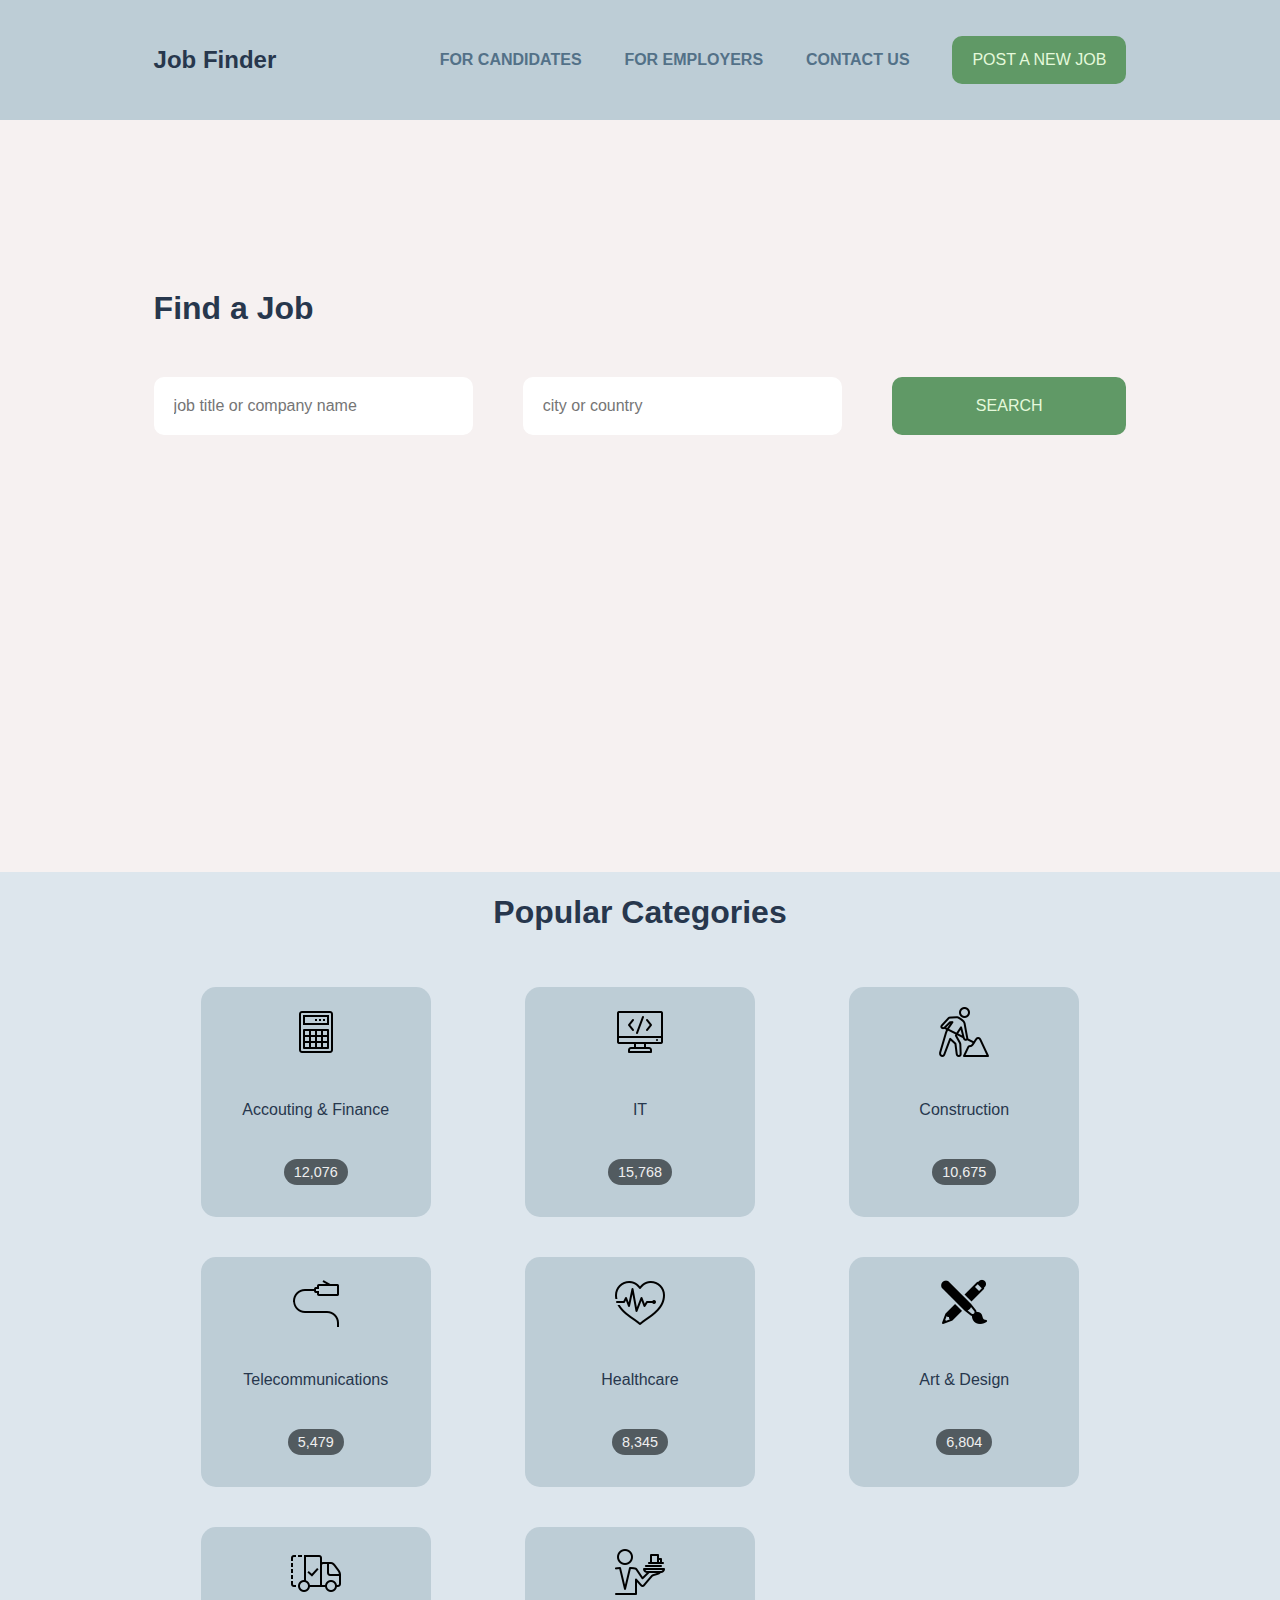
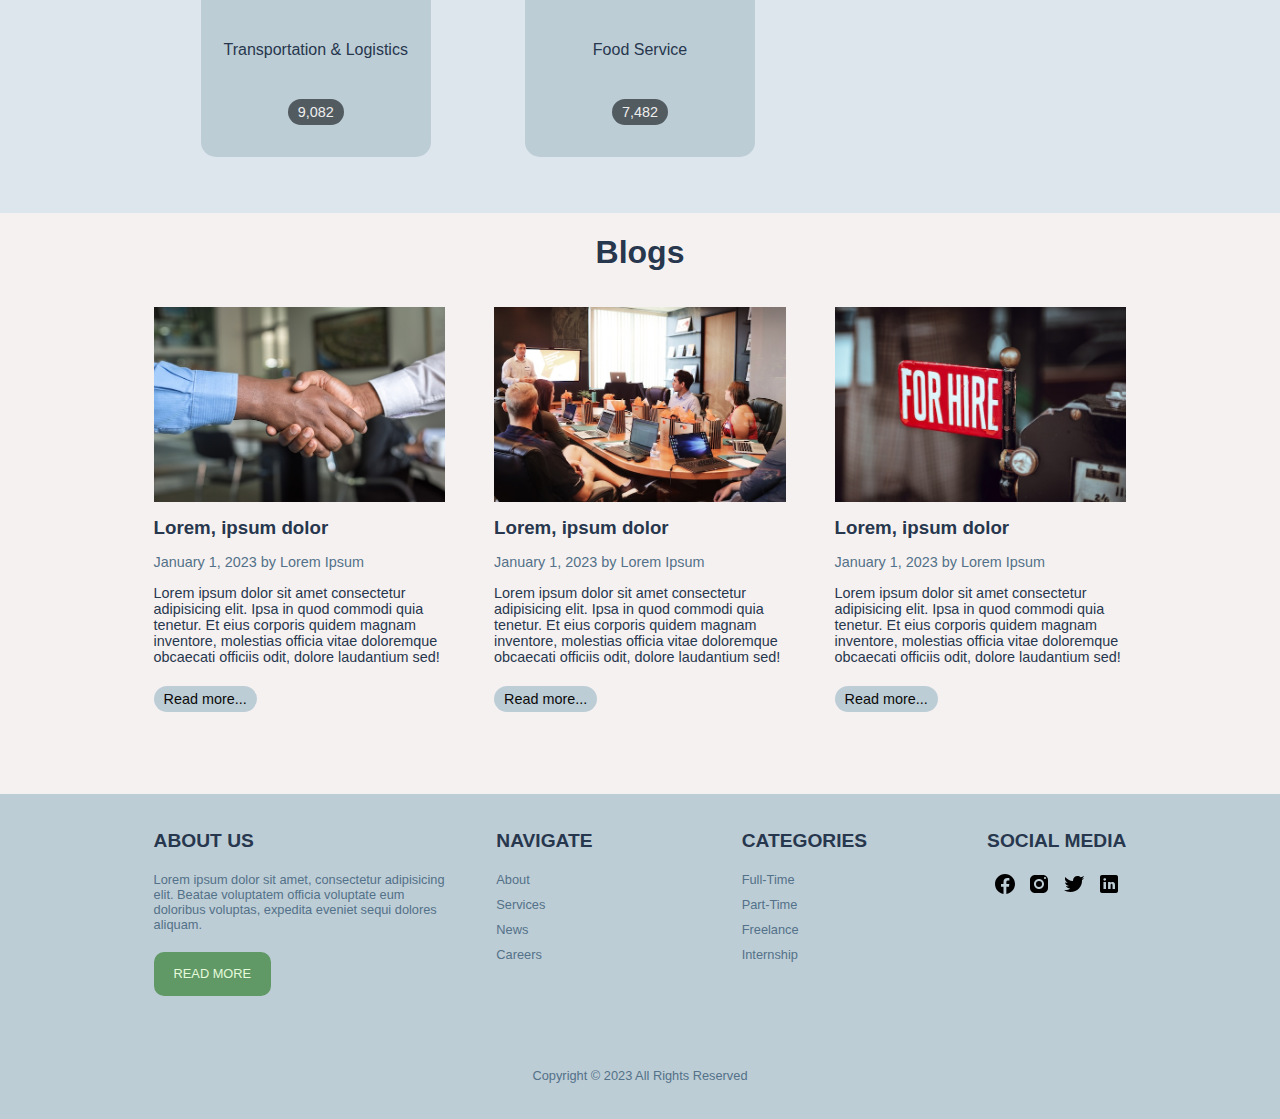
==== commit d694e62c: "added three new pages" ====
--- a/index.html
+++ b/index.html
@@ -6,7 +6,7 @@
     <meta http-equiv="X-UA-Compatible" content="IE=edge" />
     <meta name="viewport" content="width=device-width, initial-scale=1.0" />
     <link rel="stylesheet" href="./css/index.min.css" />
-    <title>Document</title>
+    <title>Job Finder</title>
 </head>
 
 <body>
@@ -14,26 +14,26 @@
         <header class="header">
             <ul class="header-nav">
                 <li class="header-nav-name">
-                    <h2>Job Finder</h2>
-                </li>
-                <li class="header-nav-link"><a href="#">FOR CANDIDATES</a></li>
-                <li class="header-nav-link"><a href="#">FOR EMPLOYERS</a></li>
-                <li class="header-nav-link"><a href="#">CONTACT US</a></li>
-                <li class="header-nav-button"><a href="#"><button class="nav-button">POST A NEW JOB</button></a>
+                    <h2><a class="header-nav-main-link" href="index.html">Job Finder</a></h2>
+                </li>
+                <li class="header-nav-link"><a href="vacancies.html">FOR CANDIDATES</a></li>
+                <li class="header-nav-link"><a href="post.html">FOR EMPLOYERS</a></li>
+                <li class="header-nav-link"><a href="contact.html">CONTACT US</a></li>
+                <li class="header-nav-button"><a href="post.html"><button class="nav-button">POST A NEW JOB</button></a>
                 </li>
             </ul>
             <ul class="header-nav-medium">
                 <li class="header-nav-name">
-                    <h2>Job Finder</h2>
+                    <h2><a class="header-nav-main-link" href="index.html">Job Finder</a></h2>
                 </li>
                 <li class="header-nav-dropdown">
                     <div class="dropdown">
                         <button class="nav-button">MENU</button>
                         <div class="dropdown-content">
-                            <a class="header-nav-link" href="#">FOR CANDIDATES</a>
-                            <a class="header-nav-link" href="#">FOR EMPLOYERS</a>
-                            <a class="header-nav-link" href="#">CONTACT US</a>
-                            <a class="header-nav-link" href="#">POST A NEW JOB</a>
+                            <a class="header-nav-link" href="vacancies.html">FOR CANDIDATES</a>
+                            <a class="header-nav-link" href="post.html">FOR EMPLOYERS</a>
+                            <a class="header-nav-link" href="contact.html">CONTACT US</a>
+                            <a class="header-nav-link" href="post.html">POST A NEW JOB</a>
                         </div>
                     </div>
                 </li>
@@ -56,7 +56,7 @@
                 </ul>
             </section>
             <section class="main-categories">
-                <h1 class="main-title">Popular Categories</h1>
+                <h1>Popular Categories</h1>
                 <ul class="main-categories-list">
                     <li>
                         <ul class="main-category">
@@ -117,7 +117,7 @@
                 </ul>
             </section>
             <section class="main-blogs">
-                <h1 class="main-title">Blogs</h1>
+                <h1>Blogs</h1>
                 <ul class="main-blogs-list">
                     <li class="main-blog">
                         <img src="assets/images/blog_1_img.jpg" alt="">
--- a/css/index.min.css
+++ b/css/index.min.css
@@ -1 +1,5 @@
-/*! normalize.css v8.0.1 | MIT License | github.com/necolas/normalize.css */html{line-height:1.15;-webkit-text-size-adjust:100%}body{margin:0}main{display:block}h1{font-size:2em;margin:.67em 0}hr{-webkit-box-sizing:content-box;box-sizing:content-box;height:0;overflow:visible}pre{font-family:monospace,monospace;font-size:1em}a{background-color:rgba(0,0,0,0)}abbr[title]{border-bottom:none;text-decoration:underline;-webkit-text-decoration:underline dotted;text-decoration:underline dotted}b,strong{font-weight:bolder}code,kbd,samp{font-family:monospace,monospace;font-size:1em}small{font-size:80%}sub,sup{font-size:75%;line-height:0;position:relative;vertical-align:baseline}sub{bottom:-0.25em}sup{top:-0.5em}img{border-style:none}button,input,optgroup,select,textarea{font-family:inherit;font-size:100%;line-height:1.15;margin:0}button,input{overflow:visible}button,select{text-transform:none}[type=button],[type=reset],[type=submit],button{-webkit-appearance:button}[type=button]::-moz-focus-inner,[type=reset]::-moz-focus-inner,[type=submit]::-moz-focus-inner,button::-moz-focus-inner{border-style:none;padding:0}[type=button]:-moz-focusring,[type=reset]:-moz-focusring,[type=submit]:-moz-focusring,button:-moz-focusring{outline:1px dotted ButtonText}fieldset{padding:.35em .75em .625em}legend{-webkit-box-sizing:border-box;box-sizing:border-box;color:inherit;display:table;max-width:100%;padding:0;white-space:normal}progress{vertical-align:baseline}textarea{overflow:auto}[type=checkbox],[type=radio]{-webkit-box-sizing:border-box;box-sizing:border-box;padding:0}[type=number]::-webkit-inner-spin-button,[type=number]::-webkit-outer-spin-button{height:auto}[type=search]{-webkit-appearance:textfield;outline-offset:-2px}[type=search]::-webkit-search-decoration{-webkit-appearance:none}::-webkit-file-upload-button{-webkit-appearance:button;font:inherit}details{display:block}summary{display:list-item}template{display:none}[hidden]{display:none}*{margin:0;padding:0}li{list-style:none}ul{padding:0}a{text-decoration:none;color:var(--text-color-light)}a:hover{color:var(--text-color-dark)}input,button,textarea{border:none;outline:none}.nav-button{padding:15px 20px;border-radius:10px;background-color:var(--bg-button-color);color:var(--text-button-color)}.nav-button:hover{cursor:pointer;background-color:var(--bg-button-color-hover);-webkit-transition:.5s;transition:.5s}.main-title{margin:50px 200px;text-align:center}:root{--bg-color-dark: #BDCDD6;--bg-color-dark-acc: #525b60;--bg-color-light: #F6F1F1;--bg-color-light-alt: #DDE6ED;--text-color-light: #537188;--text-color-dark: #27374D;--text-color-black: #0A0A0A;--text-color-light-acc: #EEEEEE;--bg-button-color: #609966;--bg-button-color-hover: #40513B;--text-button-color: #E5F9DB}.root{min-height:100vh;display:-webkit-box;display:-ms-flexbox;display:flex;-webkit-box-orient:vertical;-webkit-box-direction:normal;-ms-flex-direction:column;flex-direction:column;font-family:Geneva,Verdana,sans-serif}.header{width:100%;display:-webkit-box;display:-ms-flexbox;display:flex;background-color:var(--bg-color-dark);position:fixed;z-index:1}.header ul.header-nav{display:-webkit-box;display:-ms-flexbox;display:flex;width:100%;margin:4vh 12vw;-webkit-box-pack:justify;-ms-flex-pack:justify;justify-content:space-between;-webkit-box-align:center;-ms-flex-align:center;align-items:center;color:var(--text-color-dark)}.header ul.header-nav li.header-nav-name{width:25%}.header ul.header-nav li.header-nav-link{font-weight:600}.header ul.header-nav-medium{display:none}@media screen and (max-width: 1200px){.header ul.header-nav{margin:4vh 6vw}.header ul.header-nav li.header-nav-name{width:20%}}@media screen and (max-width: 992px){.header ul.header-nav{display:none}.header ul.header-nav-medium{width:100%;margin:3vh 6vw;display:-webkit-box;display:-ms-flexbox;display:flex;-ms-flex-pack:distribute;justify-content:space-around;-webkit-box-align:center;-ms-flex-align:center;align-items:center}.header ul.header-nav-medium li.header-nav-dropdown div.dropdown div.dropdown-content{display:none;position:absolute;background-color:var(--bg-color-light);z-index:1}.header ul.header-nav-medium li.header-nav-dropdown div.dropdown div.dropdown-content a.header-nav-link{padding:10px 15px}.header ul.header-nav-medium li.header-nav-dropdown div.dropdown div.dropdown-content a.header-nav-link:hover{background-color:var(--bg-color-dark)}.header ul.header-nav-medium li.header-nav-dropdown div.dropdown div.dropdown-content a.header-nav-link:hover:first-child{border-radius:10px 10px 0 0}.header ul.header-nav-medium li.header-nav-dropdown div.dropdown div.dropdown-content a.header-nav-link:hover:last-child{border-radius:0 0 10px 10px}.header ul.header-nav-medium li.header-nav-dropdown div.dropdown:hover div.dropdown-content{display:-webkit-box;display:-ms-flexbox;display:flex;-webkit-box-orient:vertical;-webkit-box-direction:normal;-ms-flex-direction:column;flex-direction:column;margin-left:-40px;border-radius:10px}}.main{display:-webkit-box;display:-ms-flexbox;display:flex;-webkit-box-orient:vertical;-webkit-box-direction:normal;-ms-flex-direction:column;flex-direction:column;background-color:var(--bg-color-light);color:var(--text-color-dark);margin-top:70px}.main section.main-search{padding-top:45px;background-image:url("https://raw.githubusercontent.com/osydorchuk89/job_board/main/assets/images/job_search.jpg");background-position:25%}.main section.main-search ul.main-search-list{display:-webkit-box;display:-ms-flexbox;display:flex;-webkit-box-orient:vertical;-webkit-box-direction:normal;-ms-flex-direction:column;flex-direction:column;margin:12vw;min-height:50vh}.main section.main-search ul.main-search-list li h1{margin-bottom:50px}.main section.main-search ul.main-search-list li form.main-search-form{width:100%;margin-bottom:50px;display:-webkit-box;display:-ms-flexbox;display:flex;-webkit-box-pack:justify;-ms-flex-pack:justify;justify-content:space-between;-webkit-box-align:center;-ms-flex-align:center;align-items:center}.main section.main-search ul.main-search-list li form.main-search-form input.search-form{margin-right:50px;width:30%;padding:20px;border-radius:10px}.main section.main-search ul.main-search-list li form.main-search-form button.nav-button{width:25%;padding:20px}.main section.main-categories{background-color:var(--bg-color-light-alt)}.main section.main-categories ul.main-categories-list{margin:4vh 12vw;display:grid;grid-template-columns:repeat(auto-fill, minmax(250px, 1fr));justify-items:center;-webkit-box-align:center;-ms-flex-align:center;align-items:center}.main section.main-categories ul.main-categories-list li ul.main-category{display:-webkit-box;display:-ms-flexbox;display:flex;-webkit-box-orient:vertical;-webkit-box-direction:normal;-ms-flex-direction:column;flex-direction:column;-webkit-box-align:center;-ms-flex-align:center;align-items:center;width:230px;height:230px;background-color:var(--bg-color-dark);margin:20px 0;border-radius:15px;-webkit-transition:-webkit-transform 1s;transition:-webkit-transform 1s;transition:transform 1s;transition:transform 1s, -webkit-transform 1s}.main section.main-categories ul.main-categories-list li ul.main-category li{margin:20px 0}.main section.main-categories ul.main-categories-list li ul.main-category li:last-child{background-color:var(--bg-color-dark-acc);color:var(--text-color-light-acc);padding:5px 10px;border-radius:15px;font-size:.9rem}.main section.main-categories ul.main-categories-list li ul.main-category:hover{cursor:pointer;-webkit-transform:scale(1.1);transform:scale(1.1)}.main section.main-blogs ul.main-blogs-list{margin:4vh 12vw;display:-webkit-box;display:-ms-flexbox;display:flex;-webkit-box-pack:justify;-ms-flex-pack:justify;justify-content:space-between}.main section.main-blogs ul.main-blogs-list li.main-blog{display:-webkit-box;display:-ms-flexbox;display:flex;-webkit-box-orient:vertical;-webkit-box-direction:normal;-ms-flex-direction:column;flex-direction:column;width:30%}.main section.main-blogs ul.main-blogs-list li.main-blog img{margin-bottom:15px}.main section.main-blogs ul.main-blogs-list li.main-blog h3{margin-bottom:15px}.main section.main-blogs ul.main-blogs-list li.main-blog p.main-blog-subtitle{color:var(--text-color-light);font-size:.9rem;margin-bottom:15px}.main section.main-blogs ul.main-blogs-list li.main-blog p.main-blog-text{margin-bottom:25px;font-size:.9rem}.main section.main-blogs ul.main-blogs-list li.main-blog p.main-blog-link{margin-bottom:50px}.main section.main-blogs ul.main-blogs-list li.main-blog p.main-blog-link a{color:var(--text-color-black);background-color:var(--bg-color-dark);padding:5px 10px;border-radius:15px;font-size:.9rem}.main section.main-blogs ul.main-blogs-list li.main-blog p.main-blog-link a:hover{background-color:var(--bg-color-dark-acc);color:var(--text-color-light-acc);padding:5px 10px;border-radius:15px;font-size:.9rem}@media screen and (max-width: 1200px){.main section.main-search ul.main-search-list{margin:6vw}.main section.main-categories ul.main-categories-list{margin:2vh 6vw}.main section.main-blogs ul.main-blogs-list{margin:2vh 6vw}}@media screen and (max-width: 992px){.main section.main-search ul.main-search-list{margin:6vw}.main section.main-search ul.main-search-list li form.main-search-form input.search-form{margin-right:20px}.main section.main-categories ul.main-categories-list{margin:4vh 12vw}}@media screen and (max-width: 768px){.main{margin-top:3vh}.main section.main-search ul.main-search-list{margin:6vw}.main section.main-search ul.main-search-list li h1{text-align:center}.main section.main-search ul.main-search-list li form.main-search-form{display:-webkit-box;display:-ms-flexbox;display:flex;-webkit-box-orient:vertical;-webkit-box-direction:normal;-ms-flex-direction:column;flex-direction:column}.main section.main-search ul.main-search-list li form.main-search-form input.search-form{width:80%;margin-bottom:20px;margin-right:0}.main section.main-search ul.main-search-list li form.main-search-form button.nav-button{width:88%}.main section.main-categories h1.main-title{display:-webkit-box;display:-ms-flexbox;display:flex;-webkit-box-pack:center;-ms-flex-pack:center;justify-content:center;white-space:nowrap}.main section.main-categories ul.main-categories-list{-webkit-box-pack:center;-ms-flex-pack:center;justify-content:center}.main section.main-blogs ul.main-blogs-list{-webkit-box-orient:vertical;-webkit-box-direction:normal;-ms-flex-direction:column;flex-direction:column;-webkit-box-align:center;-ms-flex-align:center;align-items:center}.main section.main-blogs ul.main-blogs-list li.main-blog{width:80%}.main section.main-blogs ul.main-blogs-list li.main-blog p.main-blog-text{display:none}}.footer{display:-webkit-box;display:-ms-flexbox;display:flex;-webkit-box-orient:vertical;-webkit-box-direction:normal;-ms-flex-direction:column;flex-direction:column;background-color:var(--bg-color-dark);font-size:.8rem}.footer ul.footer-nav{display:-webkit-box;display:-ms-flexbox;display:flex;margin:4vh 12vw;-webkit-box-pack:justify;-ms-flex-pack:justify;justify-content:space-between;color:var(--text-color-light)}.footer ul.footer-nav li{display:-webkit-box;display:-ms-flexbox;display:flex;-webkit-box-orient:vertical;-webkit-box-direction:normal;-ms-flex-direction:column;flex-direction:column}.footer ul.footer-nav li.footer-nav-about{width:30%}.footer ul.footer-nav li.footer-nav-about h2{margin-bottom:20px;color:var(--text-color-dark)}.footer ul.footer-nav li.footer-nav-about p{margin-bottom:20px}.footer ul.footer-nav li.footer-nav-about a.footer-nav-about-link-small{display:none}.footer ul.footer-nav li.footer-nav-menu{width:20%}.footer ul.footer-nav li.footer-nav-menu h2{margin-bottom:20px;color:var(--text-color-dark)}.footer ul.footer-nav li.footer-nav-menu ul{display:-webkit-box;display:-ms-flexbox;display:flex;-webkit-box-orient:vertical;-webkit-box-direction:normal;-ms-flex-direction:column;flex-direction:column;-webkit-box-pack:start;-ms-flex-pack:start;justify-content:start}.footer ul.footer-nav li.footer-nav-menu ul li{margin-bottom:10px}.footer ul.footer-nav li.footer-nav-media{-webkit-box-align:end;-ms-flex-align:end;align-items:end}.footer ul.footer-nav li.footer-nav-media h2{margin-bottom:20px;color:var(--text-color-dark)}.footer ul.footer-nav li.footer-nav-media ul.footer-nav-media-icons{width:100%;display:-webkit-box;display:-ms-flexbox;display:flex;-ms-flex-pack:distribute;justify-content:space-around}.footer p.copyright{display:-webkit-box;display:-ms-flexbox;display:flex;-webkit-box-pack:center;-ms-flex-pack:center;justify-content:center;margin:4vh 12vw;color:var(--text-color-light)}@media screen and (max-width: 1200px){.footer ul.footer-nav{margin:2vh 6vw}}@media screen and (max-width: 992px){.footer ul.footer-nav{margin:4vh 6vw}.footer ul.footer-nav li.footer-nav-about{width:20%}.footer ul.footer-nav li.footer-nav-media{width:20%;text-align:center}}@media screen and (max-width: 768px){.footer ul.footer-nav{margin:0 50px;-webkit-box-orient:vertical;-webkit-box-direction:normal;-ms-flex-direction:column;flex-direction:column;-webkit-box-align:center;-ms-flex-align:center;align-items:center}.footer ul.footer-nav li{-webkit-box-align:center !important;-ms-flex-align:center !important;align-items:center !important}.footer ul.footer-nav li.footer-nav-about{width:50% !important;margin-top:50px}.footer ul.footer-nav li.footer-nav-menu{width:50% !important;margin-top:50px}.footer ul.footer-nav li.footer-nav-media{width:50% !important;margin-top:50px}.footer ul.footer-nav li.footer-nav-media ul.footer-nav-media-icons{width:60%}.footer ul.footer-nav li.footer-nav-about h2{display:none}.footer ul.footer-nav li.footer-nav-about p.footer-nav-about-text{display:none}.footer ul.footer-nav li.footer-nav-about a.footer-nav-about-link-large{display:none}.footer ul.footer-nav li.footer-nav-about a.footer-nav-about-link-small{display:block}.footer p.copyright{width:100%;margin:20px auto}}+<<<<<<< Updated upstream
+/*! normalize.css v8.0.1 | MIT License | github.com/necolas/normalize.css */html{line-height:1.15;-webkit-text-size-adjust:100%}body{margin:0}main{display:block}h1{font-size:2em;margin:.67em 0}hr{-webkit-box-sizing:content-box;box-sizing:content-box;height:0;overflow:visible}pre{font-family:monospace,monospace;font-size:1em}a{background-color:rgba(0,0,0,0)}abbr[title]{border-bottom:none;text-decoration:underline;-webkit-text-decoration:underline dotted;text-decoration:underline dotted}b,strong{font-weight:bolder}code,kbd,samp{font-family:monospace,monospace;font-size:1em}small{font-size:80%}sub,sup{font-size:75%;line-height:0;position:relative;vertical-align:baseline}sub{bottom:-0.25em}sup{top:-0.5em}img{border-style:none}button,input,optgroup,select,textarea{font-family:inherit;font-size:100%;line-height:1.15;margin:0}button,input{overflow:visible}button,select{text-transform:none}[type=button],[type=reset],[type=submit],button{-webkit-appearance:button}[type=button]::-moz-focus-inner,[type=reset]::-moz-focus-inner,[type=submit]::-moz-focus-inner,button::-moz-focus-inner{border-style:none;padding:0}[type=button]:-moz-focusring,[type=reset]:-moz-focusring,[type=submit]:-moz-focusring,button:-moz-focusring{outline:1px dotted ButtonText}fieldset{padding:.35em .75em .625em}legend{-webkit-box-sizing:border-box;box-sizing:border-box;color:inherit;display:table;max-width:100%;padding:0;white-space:normal}progress{vertical-align:baseline}textarea{overflow:auto}[type=checkbox],[type=radio]{-webkit-box-sizing:border-box;box-sizing:border-box;padding:0}[type=number]::-webkit-inner-spin-button,[type=number]::-webkit-outer-spin-button{height:auto}[type=search]{-webkit-appearance:textfield;outline-offset:-2px}[type=search]::-webkit-search-decoration{-webkit-appearance:none}::-webkit-file-upload-button{-webkit-appearance:button;font:inherit}details{display:block}summary{display:list-item}template{display:none}[hidden]{display:none}*{margin:0;padding:0}li{list-style:none}ul{padding:0}a{text-decoration:none;color:var(--text-color-light)}a:hover{color:var(--text-color-dark)}input,button,textarea{border:none;outline:none}.nav-button{padding:15px 20px;border-radius:10px;background-color:var(--bg-button-color);color:var(--text-button-color)}.nav-button:hover{cursor:pointer;background-color:var(--bg-button-color-hover);-webkit-transition:.5s;transition:.5s}.main-title{margin:50px 200px;text-align:center}:root{--bg-color-dark: #BDCDD6;--bg-color-dark-acc: #525b60;--bg-color-light: #F6F1F1;--bg-color-light-alt: #DDE6ED;--text-color-light: #537188;--text-color-dark: #27374D;--text-color-black: #0A0A0A;--text-color-light-acc: #EEEEEE;--bg-button-color: #609966;--bg-button-color-hover: #40513B;--text-button-color: #E5F9DB}.root{min-height:100vh;display:-webkit-box;display:-ms-flexbox;display:flex;-webkit-box-orient:vertical;-webkit-box-direction:normal;-ms-flex-direction:column;flex-direction:column;font-family:Geneva,Verdana,sans-serif}.header{width:100%;display:-webkit-box;display:-ms-flexbox;display:flex;background-color:var(--bg-color-dark);position:fixed;z-index:1}.header ul.header-nav{display:-webkit-box;display:-ms-flexbox;display:flex;width:100%;margin:4vh 12vw;-webkit-box-pack:justify;-ms-flex-pack:justify;justify-content:space-between;-webkit-box-align:center;-ms-flex-align:center;align-items:center;color:var(--text-color-dark)}.header ul.header-nav li.header-nav-name{width:25%}.header ul.header-nav li.header-nav-link{font-weight:600}.header ul.header-nav-medium{display:none}@media screen and (max-width: 1200px){.header ul.header-nav{margin:4vh 6vw}.header ul.header-nav li.header-nav-name{width:20%}}@media screen and (max-width: 992px){.header ul.header-nav{display:none}.header ul.header-nav-medium{width:100%;margin:3vh 6vw;display:-webkit-box;display:-ms-flexbox;display:flex;-ms-flex-pack:distribute;justify-content:space-around;-webkit-box-align:center;-ms-flex-align:center;align-items:center}.header ul.header-nav-medium li.header-nav-dropdown div.dropdown div.dropdown-content{display:none;position:absolute;background-color:var(--bg-color-light);z-index:1}.header ul.header-nav-medium li.header-nav-dropdown div.dropdown div.dropdown-content a.header-nav-link{padding:10px 15px}.header ul.header-nav-medium li.header-nav-dropdown div.dropdown div.dropdown-content a.header-nav-link:hover{background-color:var(--bg-color-dark)}.header ul.header-nav-medium li.header-nav-dropdown div.dropdown div.dropdown-content a.header-nav-link:hover:first-child{border-radius:10px 10px 0 0}.header ul.header-nav-medium li.header-nav-dropdown div.dropdown div.dropdown-content a.header-nav-link:hover:last-child{border-radius:0 0 10px 10px}.header ul.header-nav-medium li.header-nav-dropdown div.dropdown:hover div.dropdown-content{display:-webkit-box;display:-ms-flexbox;display:flex;-webkit-box-orient:vertical;-webkit-box-direction:normal;-ms-flex-direction:column;flex-direction:column;margin-left:-40px;border-radius:10px}}.main{display:-webkit-box;display:-ms-flexbox;display:flex;-webkit-box-orient:vertical;-webkit-box-direction:normal;-ms-flex-direction:column;flex-direction:column;background-color:var(--bg-color-light);color:var(--text-color-dark);margin-top:70px}.main section.main-search{padding-top:45px;background-image:url("https://raw.githubusercontent.com/osydorchuk89/job_board/main/assets/images/job_search.jpg");background-position:25%}.main section.main-search ul.main-search-list{display:-webkit-box;display:-ms-flexbox;display:flex;-webkit-box-orient:vertical;-webkit-box-direction:normal;-ms-flex-direction:column;flex-direction:column;margin:12vw;min-height:50vh}.main section.main-search ul.main-search-list li h1{margin-bottom:50px}.main section.main-search ul.main-search-list li form.main-search-form{width:100%;margin-bottom:50px;display:-webkit-box;display:-ms-flexbox;display:flex;-webkit-box-pack:justify;-ms-flex-pack:justify;justify-content:space-between;-webkit-box-align:center;-ms-flex-align:center;align-items:center}.main section.main-search ul.main-search-list li form.main-search-form input.search-form{margin-right:50px;width:30%;padding:20px;border-radius:10px}.main section.main-search ul.main-search-list li form.main-search-form button.nav-button{width:25%;padding:20px}.main section.main-categories{background-color:var(--bg-color-light-alt)}.main section.main-categories ul.main-categories-list{margin:4vh 12vw;display:grid;grid-template-columns:repeat(auto-fill, minmax(250px, 1fr));justify-items:center;-webkit-box-align:center;-ms-flex-align:center;align-items:center}.main section.main-categories ul.main-categories-list li ul.main-category{display:-webkit-box;display:-ms-flexbox;display:flex;-webkit-box-orient:vertical;-webkit-box-direction:normal;-ms-flex-direction:column;flex-direction:column;-webkit-box-align:center;-ms-flex-align:center;align-items:center;width:230px;height:230px;background-color:var(--bg-color-dark);margin:20px 0;border-radius:15px;-webkit-transition:-webkit-transform 1s;transition:-webkit-transform 1s;transition:transform 1s;transition:transform 1s, -webkit-transform 1s}.main section.main-categories ul.main-categories-list li ul.main-category li{margin:20px 0}.main section.main-categories ul.main-categories-list li ul.main-category li:last-child{background-color:var(--bg-color-dark-acc);color:var(--text-color-light-acc);padding:5px 10px;border-radius:15px;font-size:.9rem}.main section.main-categories ul.main-categories-list li ul.main-category:hover{cursor:pointer;-webkit-transform:scale(1.1);transform:scale(1.1)}.main section.main-blogs ul.main-blogs-list{margin:4vh 12vw;display:-webkit-box;display:-ms-flexbox;display:flex;-webkit-box-pack:justify;-ms-flex-pack:justify;justify-content:space-between}.main section.main-blogs ul.main-blogs-list li.main-blog{display:-webkit-box;display:-ms-flexbox;display:flex;-webkit-box-orient:vertical;-webkit-box-direction:normal;-ms-flex-direction:column;flex-direction:column;width:30%}.main section.main-blogs ul.main-blogs-list li.main-blog img{margin-bottom:15px}.main section.main-blogs ul.main-blogs-list li.main-blog h3{margin-bottom:15px}.main section.main-blogs ul.main-blogs-list li.main-blog p.main-blog-subtitle{color:var(--text-color-light);font-size:.9rem;margin-bottom:15px}.main section.main-blogs ul.main-blogs-list li.main-blog p.main-blog-text{margin-bottom:25px;font-size:.9rem}.main section.main-blogs ul.main-blogs-list li.main-blog p.main-blog-link{margin-bottom:50px}.main section.main-blogs ul.main-blogs-list li.main-blog p.main-blog-link a{color:var(--text-color-black);background-color:var(--bg-color-dark);padding:5px 10px;border-radius:15px;font-size:.9rem}.main section.main-blogs ul.main-blogs-list li.main-blog p.main-blog-link a:hover{background-color:var(--bg-color-dark-acc);color:var(--text-color-light-acc);padding:5px 10px;border-radius:15px;font-size:.9rem}@media screen and (max-width: 1200px){.main section.main-search ul.main-search-list{margin:6vw}.main section.main-categories ul.main-categories-list{margin:2vh 6vw}.main section.main-blogs ul.main-blogs-list{margin:2vh 6vw}}@media screen and (max-width: 992px){.main section.main-search ul.main-search-list{margin:6vw}.main section.main-search ul.main-search-list li form.main-search-form input.search-form{margin-right:20px}.main section.main-categories ul.main-categories-list{margin:4vh 12vw}}@media screen and (max-width: 768px){.main{margin-top:3vh}.main section.main-search ul.main-search-list{margin:6vw}.main section.main-search ul.main-search-list li h1{text-align:center}.main section.main-search ul.main-search-list li form.main-search-form{display:-webkit-box;display:-ms-flexbox;display:flex;-webkit-box-orient:vertical;-webkit-box-direction:normal;-ms-flex-direction:column;flex-direction:column}.main section.main-search ul.main-search-list li form.main-search-form input.search-form{width:80%;margin-bottom:20px;margin-right:0}.main section.main-search ul.main-search-list li form.main-search-form button.nav-button{width:88%}.main section.main-categories h1.main-title{display:-webkit-box;display:-ms-flexbox;display:flex;-webkit-box-pack:center;-ms-flex-pack:center;justify-content:center;white-space:nowrap}.main section.main-categories ul.main-categories-list{-webkit-box-pack:center;-ms-flex-pack:center;justify-content:center}.main section.main-blogs ul.main-blogs-list{-webkit-box-orient:vertical;-webkit-box-direction:normal;-ms-flex-direction:column;flex-direction:column;-webkit-box-align:center;-ms-flex-align:center;align-items:center}.main section.main-blogs ul.main-blogs-list li.main-blog{width:80%}.main section.main-blogs ul.main-blogs-list li.main-blog p.main-blog-text{display:none}}.footer{display:-webkit-box;display:-ms-flexbox;display:flex;-webkit-box-orient:vertical;-webkit-box-direction:normal;-ms-flex-direction:column;flex-direction:column;background-color:var(--bg-color-dark);font-size:.8rem}.footer ul.footer-nav{display:-webkit-box;display:-ms-flexbox;display:flex;margin:4vh 12vw;-webkit-box-pack:justify;-ms-flex-pack:justify;justify-content:space-between;color:var(--text-color-light)}.footer ul.footer-nav li{display:-webkit-box;display:-ms-flexbox;display:flex;-webkit-box-orient:vertical;-webkit-box-direction:normal;-ms-flex-direction:column;flex-direction:column}.footer ul.footer-nav li.footer-nav-about{width:30%}.footer ul.footer-nav li.footer-nav-about h2{margin-bottom:20px;color:var(--text-color-dark)}.footer ul.footer-nav li.footer-nav-about p{margin-bottom:20px}.footer ul.footer-nav li.footer-nav-about a.footer-nav-about-link-small{display:none}.footer ul.footer-nav li.footer-nav-menu{width:20%}.footer ul.footer-nav li.footer-nav-menu h2{margin-bottom:20px;color:var(--text-color-dark)}.footer ul.footer-nav li.footer-nav-menu ul{display:-webkit-box;display:-ms-flexbox;display:flex;-webkit-box-orient:vertical;-webkit-box-direction:normal;-ms-flex-direction:column;flex-direction:column;-webkit-box-pack:start;-ms-flex-pack:start;justify-content:start}.footer ul.footer-nav li.footer-nav-menu ul li{margin-bottom:10px}.footer ul.footer-nav li.footer-nav-media{-webkit-box-align:end;-ms-flex-align:end;align-items:end}.footer ul.footer-nav li.footer-nav-media h2{margin-bottom:20px;color:var(--text-color-dark)}.footer ul.footer-nav li.footer-nav-media ul.footer-nav-media-icons{width:100%;display:-webkit-box;display:-ms-flexbox;display:flex;-ms-flex-pack:distribute;justify-content:space-around}.footer p.copyright{display:-webkit-box;display:-ms-flexbox;display:flex;-webkit-box-pack:center;-ms-flex-pack:center;justify-content:center;margin:4vh 12vw;color:var(--text-color-light)}@media screen and (max-width: 1200px){.footer ul.footer-nav{margin:2vh 6vw}}@media screen and (max-width: 992px){.footer ul.footer-nav{margin:4vh 6vw}.footer ul.footer-nav li.footer-nav-about{width:20%}.footer ul.footer-nav li.footer-nav-media{width:20%;text-align:center}}@media screen and (max-width: 768px){.footer ul.footer-nav{margin:0 50px;-webkit-box-orient:vertical;-webkit-box-direction:normal;-ms-flex-direction:column;flex-direction:column;-webkit-box-align:center;-ms-flex-align:center;align-items:center}.footer ul.footer-nav li{-webkit-box-align:center !important;-ms-flex-align:center !important;align-items:center !important}.footer ul.footer-nav li.footer-nav-about{width:50% !important;margin-top:50px}.footer ul.footer-nav li.footer-nav-menu{width:50% !important;margin-top:50px}.footer ul.footer-nav li.footer-nav-media{width:50% !important;margin-top:50px}.footer ul.footer-nav li.footer-nav-media ul.footer-nav-media-icons{width:60%}.footer ul.footer-nav li.footer-nav-about h2{display:none}.footer ul.footer-nav li.footer-nav-about p.footer-nav-about-text{display:none}.footer ul.footer-nav li.footer-nav-about a.footer-nav-about-link-large{display:none}.footer ul.footer-nav li.footer-nav-about a.footer-nav-about-link-small{display:block}.footer p.copyright{width:100%;margin:20px auto}}
+=======
+/*! normalize.css v8.0.1 | MIT License | github.com/necolas/normalize.css */html{line-height:1.15;-webkit-text-size-adjust:100%}body{margin:0}main{display:block}h1{font-size:2em;margin:.67em 0}hr{-webkit-box-sizing:content-box;box-sizing:content-box;height:0;overflow:visible}pre{font-family:monospace,monospace;font-size:1em}a{background-color:rgba(0,0,0,0)}abbr[title]{border-bottom:none;text-decoration:underline;-webkit-text-decoration:underline dotted;text-decoration:underline dotted}b,strong{font-weight:bolder}code,kbd,samp{font-family:monospace,monospace;font-size:1em}small{font-size:80%}sub,sup{font-size:75%;line-height:0;position:relative;vertical-align:baseline}sub{bottom:-0.25em}sup{top:-0.5em}img{border-style:none}button,input,optgroup,select,textarea{font-family:inherit;font-size:100%;line-height:1.15;margin:0}button,input{overflow:visible}button,select{text-transform:none}[type=button],[type=reset],[type=submit],button{-webkit-appearance:button}[type=button]::-moz-focus-inner,[type=reset]::-moz-focus-inner,[type=submit]::-moz-focus-inner,button::-moz-focus-inner{border-style:none;padding:0}[type=button]:-moz-focusring,[type=reset]:-moz-focusring,[type=submit]:-moz-focusring,button:-moz-focusring{outline:1px dotted ButtonText}fieldset{padding:.35em .75em .625em}legend{-webkit-box-sizing:border-box;box-sizing:border-box;color:inherit;display:table;max-width:100%;padding:0;white-space:normal}progress{vertical-align:baseline}textarea{overflow:auto}[type=checkbox],[type=radio]{-webkit-box-sizing:border-box;box-sizing:border-box;padding:0}[type=number]::-webkit-inner-spin-button,[type=number]::-webkit-outer-spin-button{height:auto}[type=search]{-webkit-appearance:textfield;outline-offset:-2px}[type=search]::-webkit-search-decoration{-webkit-appearance:none}::-webkit-file-upload-button{-webkit-appearance:button;font:inherit}details{display:block}summary{display:list-item}template{display:none}[hidden]{display:none}*{margin:0;padding:0}li{list-style:none}ul{padding:0}a{text-decoration:none;color:var(--text-color-light)}a:hover{color:var(--text-color-dark)}input,button,textarea{border:none;outline:none}.nav-button{padding:15px 20px;border-radius:10px;background-color:var(--bg-button-color);color:var(--text-button-color)}.nav-button:hover{cursor:pointer;background-color:var(--bg-button-color-hover);-webkit-transition:.5s;transition:.5s}:root{--bg-color-dark: #BDCDD6;--bg-color-dark-acc: #525b60;--bg-color-light: #F6F1F1;--bg-color-light-alt: #DDE6ED;--text-color-light: #537188;--text-color-dark: #27374D;--text-color-black: #0A0A0A;--text-color-light-acc: #EEEEEE;--bg-button-color: #609966;--bg-button-color-hover: #40513B;--text-button-color: #E5F9DB}.root{min-height:100vh;display:-webkit-box;display:-ms-flexbox;display:flex;-webkit-box-orient:vertical;-webkit-box-direction:normal;-ms-flex-direction:column;flex-direction:column;font-family:Geneva,Verdana,sans-serif}.header{width:100%;display:-webkit-box;display:-ms-flexbox;display:flex;background-color:var(--bg-color-dark);position:fixed;z-index:1}.header ul.header-nav{display:-webkit-box;display:-ms-flexbox;display:flex;width:100%;margin:4vh 12vw;-webkit-box-pack:justify;-ms-flex-pack:justify;justify-content:space-between;-webkit-box-align:center;-ms-flex-align:center;align-items:center;color:var(--text-color-dark)}.header ul.header-nav li.header-nav-name{width:25%}.header ul.header-nav li.header-nav-name h2 a.header-nav-main-link{color:var(--text-color-dark)}.header ul.header-nav li.header-nav-name h2 a.header-nav-main-link:hover{color:var(--text-color-light)}.header ul.header-nav li.header-nav-link{font-weight:600}.header ul.header-nav-medium{display:none}@media screen and (max-width: 1200px){.header ul.header-nav{margin:4vh 6vw}.header ul.header-nav li.header-nav-name{width:20%}}@media screen and (max-width: 992px){.header ul.header-nav{display:none}.header ul.header-nav-medium{width:100%;margin:3vh 6vw;display:-webkit-box;display:-ms-flexbox;display:flex;-ms-flex-pack:distribute;justify-content:space-around;-webkit-box-align:center;-ms-flex-align:center;align-items:center}.header ul.header-nav-medium li.header-nav-name h2 a.header-nav-main-link{color:var(--text-color-dark)}.header ul.header-nav-medium li.header-nav-name h2 a.header-nav-main-link:hover{color:var(--text-color-light)}.header ul.header-nav-medium li.header-nav-dropdown div.dropdown div.dropdown-content{display:none;position:absolute;background-color:var(--bg-color-light);z-index:1}.header ul.header-nav-medium li.header-nav-dropdown div.dropdown div.dropdown-content a.header-nav-link{padding:10px 15px}.header ul.header-nav-medium li.header-nav-dropdown div.dropdown div.dropdown-content a.header-nav-link:hover{background-color:var(--bg-color-dark)}.header ul.header-nav-medium li.header-nav-dropdown div.dropdown div.dropdown-content a.header-nav-link:hover:first-child{border-radius:10px 10px 0 0}.header ul.header-nav-medium li.header-nav-dropdown div.dropdown div.dropdown-content a.header-nav-link:hover:last-child{border-radius:0 0 10px 10px}.header ul.header-nav-medium li.header-nav-dropdown div.dropdown:hover div.dropdown-content{display:-webkit-box;display:-ms-flexbox;display:flex;-webkit-box-orient:vertical;-webkit-box-direction:normal;-ms-flex-direction:column;flex-direction:column;margin-left:-40px;border-radius:10px}}.main{display:-webkit-box;display:-ms-flexbox;display:flex;-webkit-box-orient:vertical;-webkit-box-direction:normal;-ms-flex-direction:column;flex-direction:column;background-color:var(--bg-color-light);color:var(--text-color-dark);margin-top:70px}.main section.main-search{padding-top:45px;background-image:url("https://raw.githubusercontent.com/osydorchuk89/job_board/main/assets/images/job_search.jpg");background-position:25%}.main section.main-search ul.main-search-list{display:-webkit-box;display:-ms-flexbox;display:flex;-webkit-box-orient:vertical;-webkit-box-direction:normal;-ms-flex-direction:column;flex-direction:column;margin:12vw;min-height:50vh}.main section.main-search ul.main-search-list li h1{margin-bottom:50px}.main section.main-search ul.main-search-list li form.main-search-form{width:100%;margin-bottom:50px;display:-webkit-box;display:-ms-flexbox;display:flex;-webkit-box-pack:justify;-ms-flex-pack:justify;justify-content:space-between;-webkit-box-align:center;-ms-flex-align:center;align-items:center}.main section.main-search ul.main-search-list li form.main-search-form input.search-form{margin-right:50px;width:30%;padding:20px;border-radius:10px}.main section.main-search ul.main-search-list li form.main-search-form button.nav-button{width:25%;padding:20px}.main section.main-categories{background-color:var(--bg-color-light-alt)}.main section.main-categories h1{text-align:center}.main section.main-categories ul.main-categories-list{margin:4vh 12vw;display:grid;grid-template-columns:repeat(auto-fill, minmax(250px, 1fr));justify-items:center;-webkit-box-align:center;-ms-flex-align:center;align-items:center}.main section.main-categories ul.main-categories-list li ul.main-category{display:-webkit-box;display:-ms-flexbox;display:flex;-webkit-box-orient:vertical;-webkit-box-direction:normal;-ms-flex-direction:column;flex-direction:column;-webkit-box-align:center;-ms-flex-align:center;align-items:center;width:230px;height:230px;background-color:var(--bg-color-dark);margin:20px 0;border-radius:15px;-webkit-transition:-webkit-transform 1s;transition:-webkit-transform 1s;transition:transform 1s;transition:transform 1s, -webkit-transform 1s}.main section.main-categories ul.main-categories-list li ul.main-category li{margin:20px 0}.main section.main-categories ul.main-categories-list li ul.main-category li:last-child{background-color:var(--bg-color-dark-acc);color:var(--text-color-light-acc);padding:5px 10px;border-radius:15px;font-size:.9rem}.main section.main-categories ul.main-categories-list li ul.main-category:hover{cursor:pointer;-webkit-transform:scale(1.1);transform:scale(1.1)}.main section.main-blogs h1{text-align:center}.main section.main-blogs ul.main-blogs-list{margin:4vh 12vw;display:-webkit-box;display:-ms-flexbox;display:flex;-webkit-box-pack:justify;-ms-flex-pack:justify;justify-content:space-between}.main section.main-blogs ul.main-blogs-list li.main-blog{display:-webkit-box;display:-ms-flexbox;display:flex;-webkit-box-orient:vertical;-webkit-box-direction:normal;-ms-flex-direction:column;flex-direction:column;width:30%}.main section.main-blogs ul.main-blogs-list li.main-blog img{margin-bottom:15px}.main section.main-blogs ul.main-blogs-list li.main-blog h3{margin-bottom:15px}.main section.main-blogs ul.main-blogs-list li.main-blog p.main-blog-subtitle{color:var(--text-color-light);font-size:.9rem;margin-bottom:15px}.main section.main-blogs ul.main-blogs-list li.main-blog p.main-blog-text{margin-bottom:25px;font-size:.9rem}.main section.main-blogs ul.main-blogs-list li.main-blog p.main-blog-link{margin-bottom:50px}.main section.main-blogs ul.main-blogs-list li.main-blog p.main-blog-link a{color:var(--text-color-black);background-color:var(--bg-color-dark);padding:5px 10px;border-radius:15px;font-size:.9rem}.main section.main-blogs ul.main-blogs-list li.main-blog p.main-blog-link a:hover{background-color:var(--bg-color-dark-acc);color:var(--text-color-light-acc);padding:5px 10px;border-radius:15px;font-size:.9rem}.main-contact{background-color:var(--bg-color-light);color:var(--text-color-dark);margin-top:70px;padding-top:50px;padding-bottom:50px}.main-contact ul.main-contact-content{display:-webkit-box;display:-ms-flexbox;display:flex;margin:4vh 12vw}.main-contact ul.main-contact-content li.main-contact-content-left{background-color:var(--bg-color-light-alt);width:60%;padding:4vh;margin-right:2vw}.main-contact ul.main-contact-content li.main-contact-content-left h3{margin-bottom:20px;text-align:center}.main-contact ul.main-contact-content li.main-contact-content-left form.main-contact-form{display:-webkit-box;display:-ms-flexbox;display:flex;-webkit-box-orient:vertical;-webkit-box-direction:normal;-ms-flex-direction:column;flex-direction:column}.main-contact ul.main-contact-content li.main-contact-content-left form.main-contact-form input{margin-bottom:30px;padding:10px}.main-contact ul.main-contact-content li.main-contact-content-left form.main-contact-form textarea{margin-bottom:30px;padding:10px;resize:none}.main-contact ul.main-contact-content li.main-contact-content-left form.main-contact-form button{width:30%}.main-contact ul.main-contact-content li.main-contact-content-left form.main-post-form{display:-webkit-box;display:-ms-flexbox;display:flex;-webkit-box-orient:vertical;-webkit-box-direction:normal;-ms-flex-direction:column;flex-direction:column}.main-contact ul.main-contact-content li.main-contact-content-left form.main-post-form .main-post-form-subtitle{font-weight:700}.main-contact ul.main-contact-content li.main-contact-content-left form.main-post-form input{margin-bottom:30px;padding:10px}.main-contact ul.main-contact-content li.main-contact-content-left form.main-post-form textarea{margin-bottom:30px;padding:10px;resize:none}.main-contact ul.main-contact-content li.main-contact-content-left form.main-post-form button{width:30%}.main-contact ul.main-contact-content li.main-contact-content-right{display:-webkit-box;display:-ms-flexbox;display:flex;-webkit-box-orient:vertical;-webkit-box-direction:normal;-ms-flex-direction:column;flex-direction:column;width:35%}.main-contact ul.main-contact-content li.main-contact-content-right ul li{padding:4vh;margin-bottom:20px;background-color:var(--bg-color-light-alt)}.main-contact ul.main-contact-content li.main-contact-content-right ul li h3{margin-bottom:10px;text-align:center}.main-contact ul.main-contact-content li.main-contact-content-right ul li h4{margin-top:20px;margin-bottom:5px}.main-contact ul.main-contact-content li.main-contact-content-right ul li p.main-contact-content-email{color:var(--text-color-light)}.main-contact ul.main-contact-content li.main-contact-content-right ul li p.main-contact-content-email:hover{color:var(--text-color-dark);cursor:pointer}.main-contact ul.main-contact-content li.main-contact-content-right ul li button{margin-top:20px}.main-jobs{background-color:var(--bg-color-light);color:var(--text-color-dark);margin-top:70px;padding-top:50px;padding-bottom:50px}.main-jobs ul.main-jobs-list{display:-webkit-box;display:-ms-flexbox;display:flex;-webkit-box-orient:vertical;-webkit-box-direction:normal;-ms-flex-direction:column;flex-direction:column;margin:4vh 12vw}.main-jobs ul.main-jobs-list li.main-job-block{background-color:var(--bg-color-light-alt);border-bottom:1px solid var(--bg-color-dark);padding:15px}.main-jobs ul.main-jobs-list li.main-job-block h3{margin-bottom:15px}.main-jobs ul.main-jobs-list li.main-job-block ul.main-job-details{display:-webkit-box;display:-ms-flexbox;display:flex;-webkit-box-pack:justify;-ms-flex-pack:justify;justify-content:space-between;-webkit-box-align:center;-ms-flex-align:center;align-items:center;color:var(--text-color-light)}.main-jobs ul.main-jobs-list li.main-job-block ul.main-job-details li.main-job-company,.main-jobs ul.main-jobs-list li.main-job-block ul.main-job-details li.main-job-location,.main-jobs ul.main-jobs-list li.main-job-block ul.main-job-details li.main-job-salary{width:20%;display:-webkit-box;display:-ms-flexbox;display:flex;-webkit-box-align:center;-ms-flex-align:center;align-items:center}.main-jobs ul.main-jobs-list li.main-job-block ul.main-job-details li.main-job-company img,.main-jobs ul.main-jobs-list li.main-job-block ul.main-job-details li.main-job-location img,.main-jobs ul.main-jobs-list li.main-job-block ul.main-job-details li.main-job-salary img{margin-right:8px}.main-jobs ul.main-jobs-list li.main-job-block ul.main-job-details li.main-job-type{background-color:var(--bg-color-dark-acc);color:var(--text-color-light-acc);padding:5px 10px;border-radius:15px;font-size:.9rem}.main-jobs ul.main-jobs-list li.main-job-block p.main-job-description{margin-top:15px}.main-jobs ul.main-jobs-list li.main-job-block button.nav-button{-ms-flex-item-align:center;align-self:center;padding:8px 10px;margin-top:15px;margin-bottom:15px}@media screen and (max-width: 1200px){.main section.main-search ul.main-search-list{margin:6vw}.main section.main-categories ul.main-categories-list{margin:2vh 6vw}.main section.main-blogs ul.main-blogs-list{margin:2vh 6vw}.main-contact ul.main-contact-content{margin:2vh 6vw}.main-contact ul.main-contact-content li.main-contact-content-left form.main-contact-form button.nav-button{width:50%}.main-jobs ul.main-jobs-list{margin:2vh 6vw}}@media screen and (max-width: 992px){.main section.main-search ul.main-search-list{margin:6vw}.main section.main-search ul.main-search-list li form.main-search-form input.search-form{margin-right:20px}.main section.main-categories ul.main-categories-list{margin:4vh 12vw}.main-contact ul.main-contact-content{-webkit-box-orient:vertical;-webkit-box-direction:normal;-ms-flex-direction:column;flex-direction:column;-webkit-box-align:center;-ms-flex-align:center;align-items:center}.main-contact ul.main-contact-content li.main-contact-content-left{width:80%;padding:4vh;margin-bottom:20px;margin-right:0}.main-contact ul.main-contact-content li.main-contact-content-right{width:80%}.main-contact ul.main-contact-content li.main-contact-content-right ul{width:100%}.main-contact ul.main-contact-content li.main-contact-content-right ul li{width:100%;padding:4vh;margin-left:-4vh}.main-contact ul.main-contact-content li.main-contact-content-right ul li:first-child{margin-bottom:20px}}@media screen and (max-width: 768px){.main{margin-top:3vh}.main section.main-search ul.main-search-list{margin:6vw}.main section.main-search ul.main-search-list li h1{text-align:center}.main section.main-search ul.main-search-list li form.main-search-form{display:-webkit-box;display:-ms-flexbox;display:flex;-webkit-box-orient:vertical;-webkit-box-direction:normal;-ms-flex-direction:column;flex-direction:column}.main section.main-search ul.main-search-list li form.main-search-form input.search-form{width:80%;margin-bottom:20px;margin-right:0}.main section.main-search ul.main-search-list li form.main-search-form button.nav-button{width:88%}.main section.main-categories h1.main-title{display:-webkit-box;display:-ms-flexbox;display:flex;-webkit-box-pack:center;-ms-flex-pack:center;justify-content:center;white-space:nowrap}.main section.main-categories ul.main-categories-list{-webkit-box-pack:center;-ms-flex-pack:center;justify-content:center}.main section.main-blogs ul.main-blogs-list{-webkit-box-orient:vertical;-webkit-box-direction:normal;-ms-flex-direction:column;flex-direction:column;-webkit-box-align:center;-ms-flex-align:center;align-items:center}.main section.main-blogs ul.main-blogs-list li.main-blog{width:80%}.main section.main-blogs ul.main-blogs-list li.main-blog p.main-blog-text{display:none}.main-jobs{display:-webkit-box;display:-ms-flexbox;display:flex;-webkit-box-pack:center;-ms-flex-pack:center;justify-content:center}.main-jobs ul.main-jobs-list{width:82%}.main-jobs ul.main-jobs-list li.main-job-block{display:-webkit-box;display:-ms-flexbox;display:flex;-webkit-box-orient:vertical;-webkit-box-direction:normal;-ms-flex-direction:column;flex-direction:column;-webkit-box-align:center;-ms-flex-align:center;align-items:center}.main-jobs ul.main-jobs-list li.main-job-block h3{text-align:center}.main-jobs ul.main-jobs-list li.main-job-block ul.main-job-details{-webkit-box-orient:vertical;-webkit-box-direction:normal;-ms-flex-direction:column;flex-direction:column;-webkit-box-align:center;-ms-flex-align:center;align-items:center}.main-jobs ul.main-jobs-list li.main-job-block ul.main-job-details li.main-job-logo{display:none}.main-jobs ul.main-jobs-list li.main-job-block ul.main-job-details li.main-job-company,.main-jobs ul.main-jobs-list li.main-job-block ul.main-job-details li.main-job-location,.main-jobs ul.main-jobs-list li.main-job-block ul.main-job-details li.main-job-salary{width:auto;margin-bottom:10px}}.footer{display:-webkit-box;display:-ms-flexbox;display:flex;-webkit-box-orient:vertical;-webkit-box-direction:normal;-ms-flex-direction:column;flex-direction:column;background-color:var(--bg-color-dark);font-size:.8rem}.footer ul.footer-nav{display:-webkit-box;display:-ms-flexbox;display:flex;margin:4vh 12vw;-webkit-box-pack:justify;-ms-flex-pack:justify;justify-content:space-between;color:var(--text-color-light)}.footer ul.footer-nav li{display:-webkit-box;display:-ms-flexbox;display:flex;-webkit-box-orient:vertical;-webkit-box-direction:normal;-ms-flex-direction:column;flex-direction:column}.footer ul.footer-nav li.footer-nav-about{width:30%}.footer ul.footer-nav li.footer-nav-about h2{margin-bottom:20px;color:var(--text-color-dark)}.footer ul.footer-nav li.footer-nav-about p{margin-bottom:20px}.footer ul.footer-nav li.footer-nav-about a.footer-nav-about-link-small{display:none}.footer ul.footer-nav li.footer-nav-menu{width:20%}.footer ul.footer-nav li.footer-nav-menu h2{margin-bottom:20px;color:var(--text-color-dark)}.footer ul.footer-nav li.footer-nav-menu ul{display:-webkit-box;display:-ms-flexbox;display:flex;-webkit-box-orient:vertical;-webkit-box-direction:normal;-ms-flex-direction:column;flex-direction:column;-webkit-box-pack:start;-ms-flex-pack:start;justify-content:start}.footer ul.footer-nav li.footer-nav-menu ul li{margin-bottom:10px}.footer ul.footer-nav li.footer-nav-media{-webkit-box-align:end;-ms-flex-align:end;align-items:end}.footer ul.footer-nav li.footer-nav-media h2{margin-bottom:20px;color:var(--text-color-dark)}.footer ul.footer-nav li.footer-nav-media ul.footer-nav-media-icons{width:100%;display:-webkit-box;display:-ms-flexbox;display:flex;-ms-flex-pack:distribute;justify-content:space-around}.footer p.copyright{display:-webkit-box;display:-ms-flexbox;display:flex;-webkit-box-pack:center;-ms-flex-pack:center;justify-content:center;margin:4vh 12vw;color:var(--text-color-light)}@media screen and (max-width: 1200px){.footer ul.footer-nav{margin:2vh 6vw}}@media screen and (max-width: 992px){.footer ul.footer-nav{margin:4vh 6vw}.footer ul.footer-nav li.footer-nav-about{width:20%}.footer ul.footer-nav li.footer-nav-media{width:20%;text-align:center}}@media screen and (max-width: 768px){.footer ul.footer-nav{margin:0 50px;-webkit-box-orient:vertical;-webkit-box-direction:normal;-ms-flex-direction:column;flex-direction:column;-webkit-box-align:center;-ms-flex-align:center;align-items:center}.footer ul.footer-nav li{-webkit-box-align:center !important;-ms-flex-align:center !important;align-items:center !important}.footer ul.footer-nav li.footer-nav-about{width:50% !important;margin-top:50px}.footer ul.footer-nav li.footer-nav-menu{width:50% !important;margin-top:50px}.footer ul.footer-nav li.footer-nav-media{width:50% !important;margin-top:50px}.footer ul.footer-nav li.footer-nav-media ul.footer-nav-media-icons{width:60%}.footer ul.footer-nav li.footer-nav-about h2{display:none}.footer ul.footer-nav li.footer-nav-about p.footer-nav-about-text{display:none}.footer ul.footer-nav li.footer-nav-about a.footer-nav-about-link-large{display:none}.footer ul.footer-nav li.footer-nav-about a.footer-nav-about-link-small{display:block}.footer p.copyright{width:100%;margin:20px auto}}
+>>>>>>> Stashed changes
